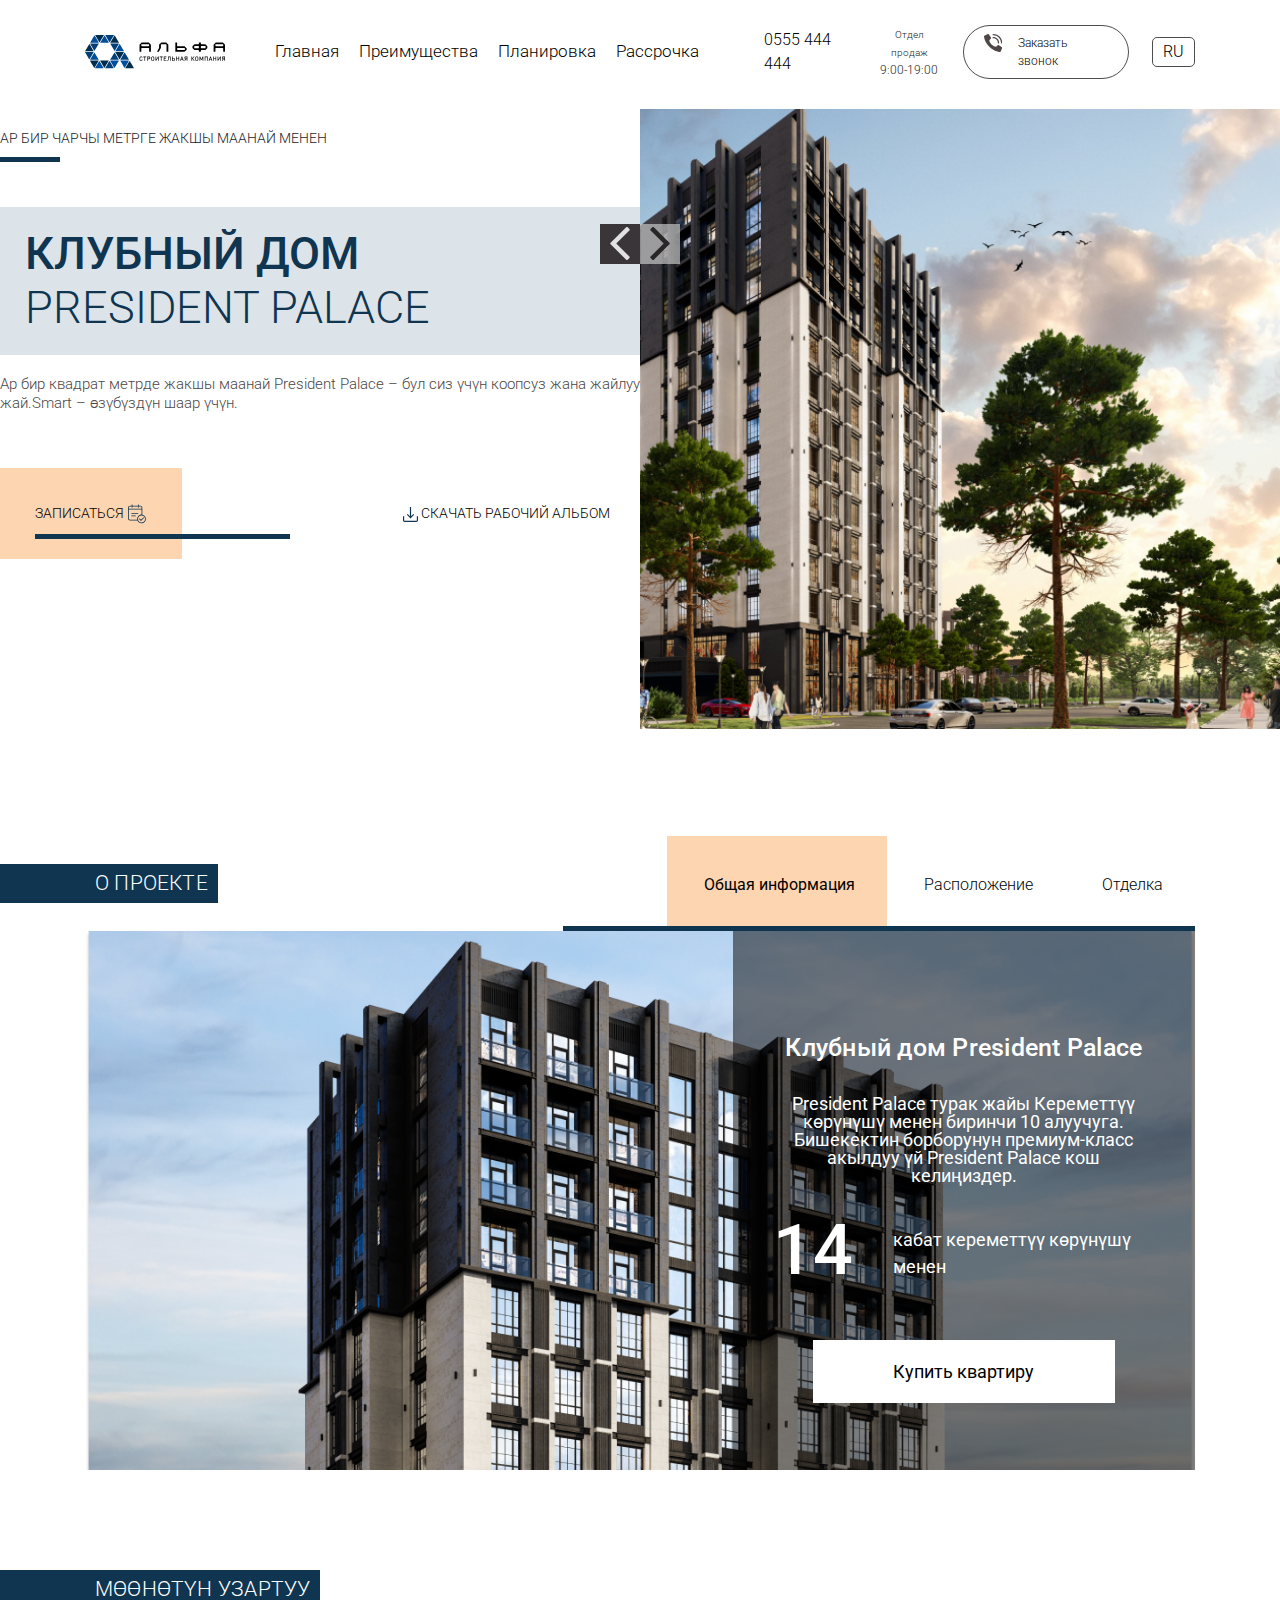
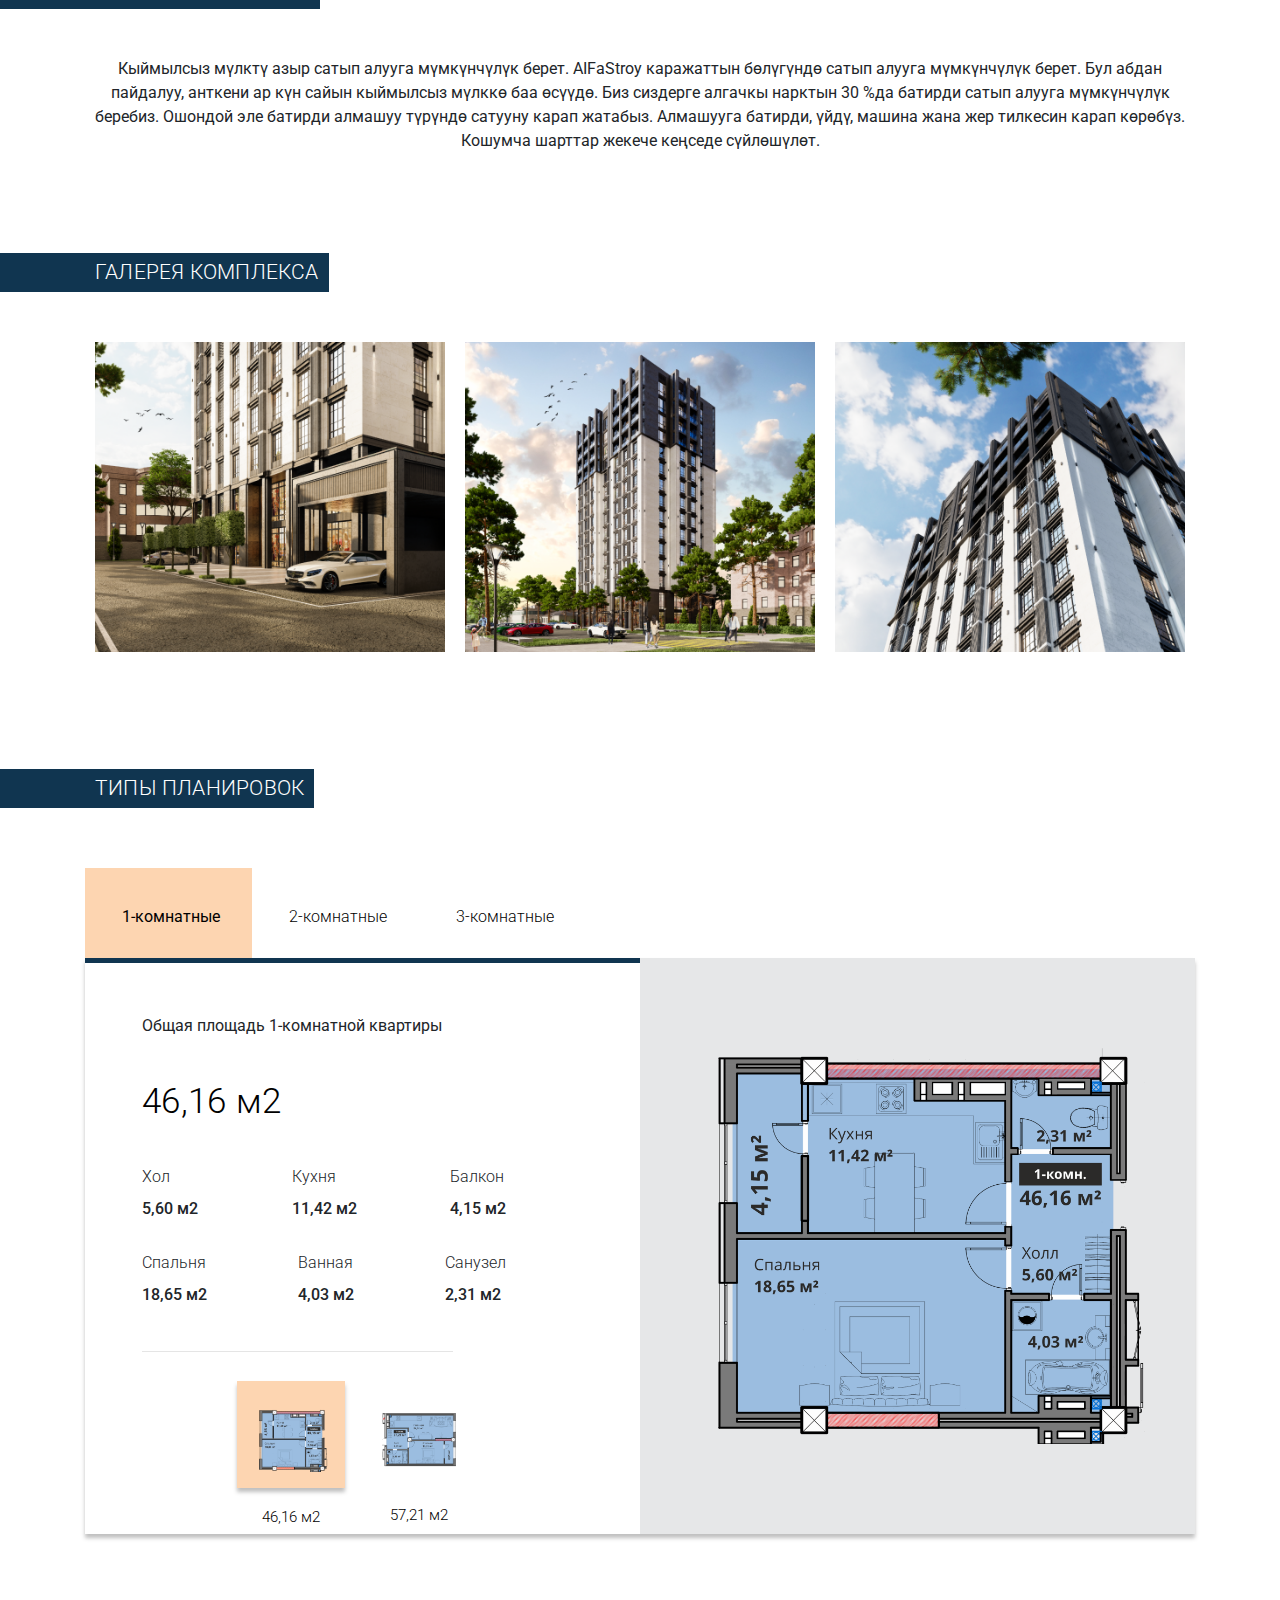
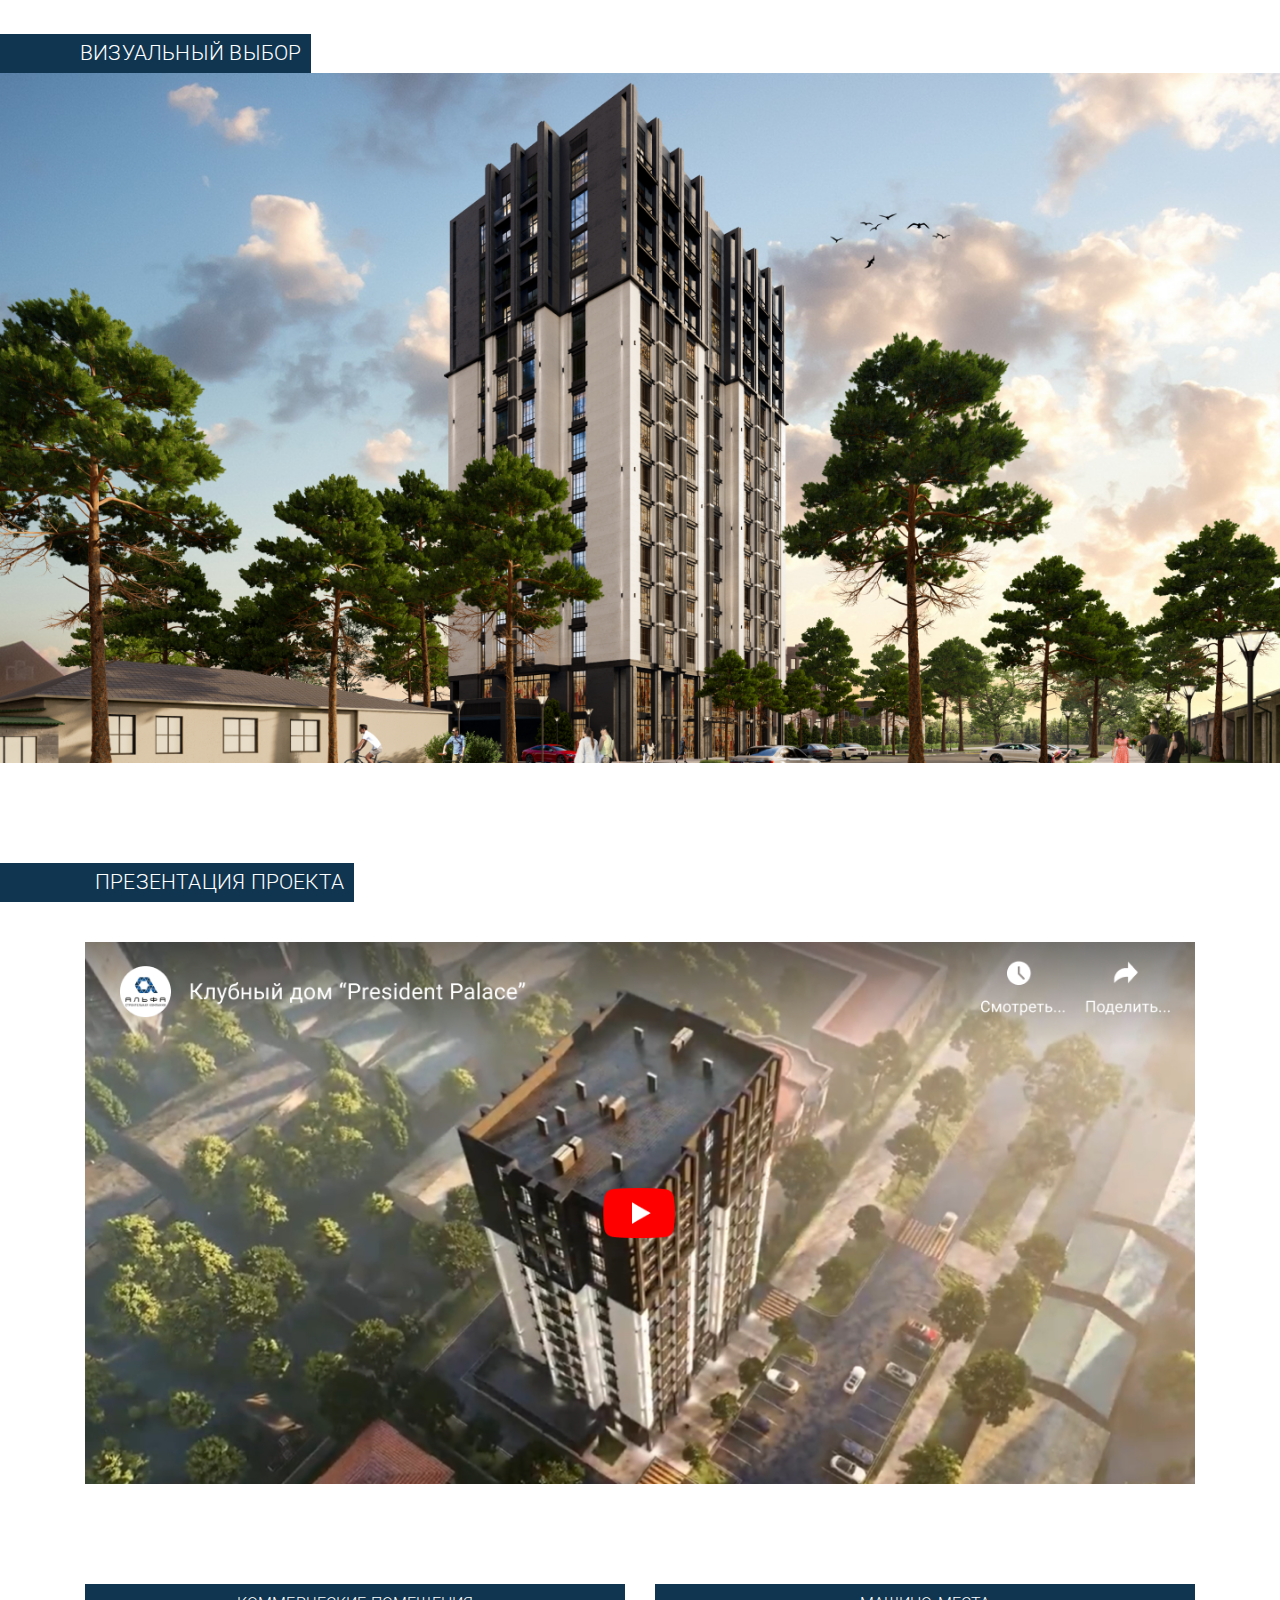
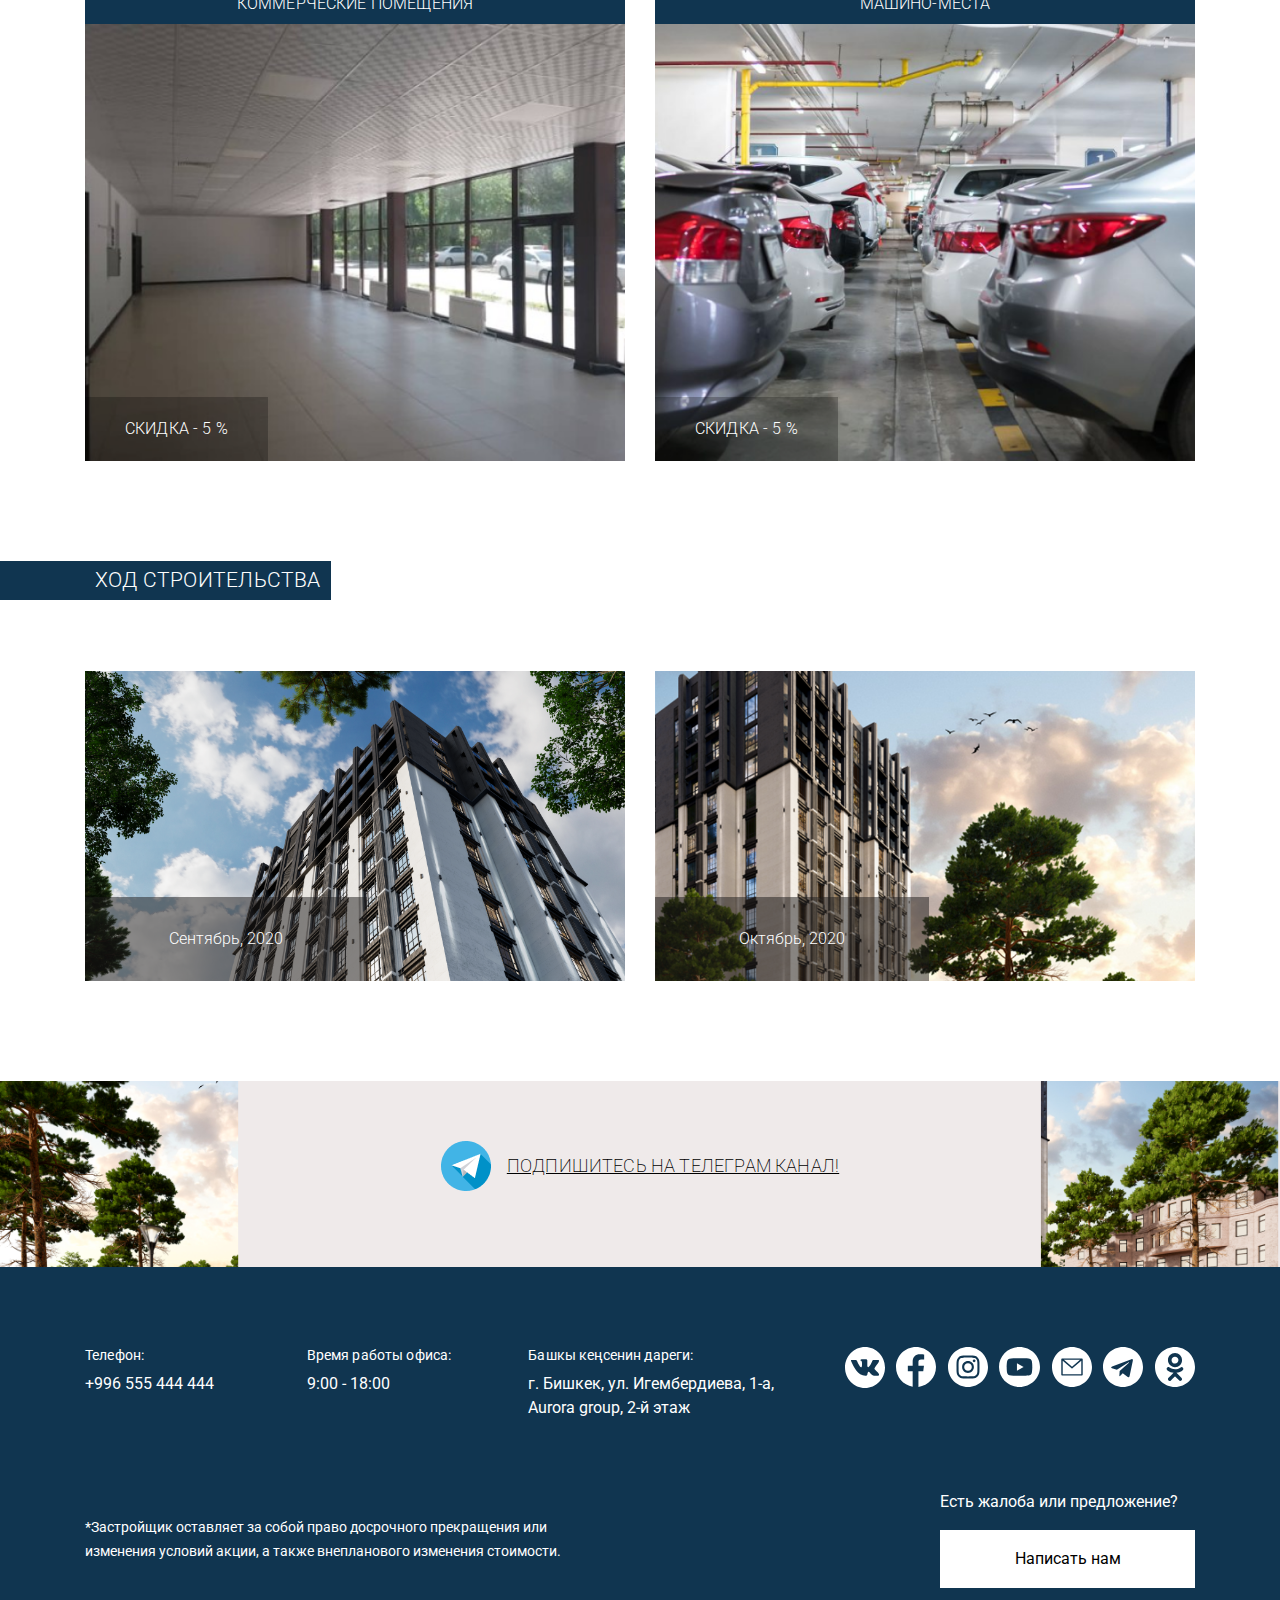
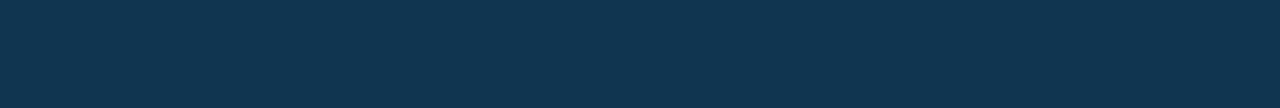
==== index_kg.html @ 578c80fb "continie edit sait" ====
<!DOCTYPE html>
<html lang="en">

<head>
    <meta charset="UTF-8">
    <meta name="viewport" content="width=device-width, initial-scale=1.0">
    <title>Клубный дом «President Palace»</title>

    <link rel="stylesheet" href="css/bootstrap.css">
    <link rel="stylesheet" href="css/normalize.css">
    <link rel="stylesheet" href="css/custom.css">
    <link rel="stylesheet" href="css/slick.css">
    <link rel="stylesheet" href="css/slick-theme.css">
    <link rel="stylesheet" href="css/magnific-popup.css">
    <link rel="stylesheet" href="css/responsive.css">
    <link rel="stylesheet" href="css/jquery.qtip.css" />
    <link href="https://fonts.googleapis.com/css2?family=Roboto:ital,wght@0,100;0,300;0,400;0,500;0,700;0,900;1,100;1,300;1,400;1,500;1,700;1,900&display=swap" rel="stylesheet">

</head>

<body id="header">
    <!-- header -->
    <header class="header">
        <div class="container">
            <div class="row justify-content-between align-items-center">
                <div class="col-lg-2 col-6">
                    <a href="https://alfa-stroy.kg/">
                        <img src="img/logo.svg" alt="Логотип">
                    </a>
                </div>
                <div class="col-lg-10 col-6 d-flex justify-content-end align-items-center">
                    <!-- mobile menu -->
                    <div class="header_burger">
                        <span></span>
                    </div>
                    <!-- mobile menu -->
                    <ul class="d-flex header__menu">
                        <li><a href="#header">Главная                     </a></li>
                        <li><a href="#about">Преимущества</a></li>
                        <li><a href="#layout">Планировка</a></li>
                        <li><a href="#installment">Рассрочка</a></li>
                    </ul>
                    <div class="header__time">
                        <a href="tel:0555444444"> 0555 444 444 </a>
                        <div class="header__time--hour"><span>Отдел продаж</span> <br/> 9:00-19:00 </div>
                    </div>
                    <div class="header__callback">
                        <a href="#" class="b24-web-form-popup-btn-15"> Заказать звонок</a>

                        <!-- <a href="#" data-toggle="modal" data-target="#exampleModalCenter"> Заказать звонок</a> -->
                    </div>
                    <a href="#" onclick="document.location='index.html'" class="header__language">
                        RU
                    </a>
                </div>
            </div>
        </div>
    </header>
    <!-- header -->

    <!-- Modal -->
    <div class="modal fade" id="exampleModalCenter" tabindex="-1" role="dialog" aria-labelledby="exampleModalCenterTitle" aria-hidden="true">
        <div class="modal-dialog modal-dialog-centered" role="document">
            <div class="modal-content">
                <div class="modal-header">
                    <h5 class="modal-title" id="exampleModalLongTitle">Обратная связь </h5>
                    <button type="button" class="close" data-dismiss="modal" aria-label="Close">
            <span aria-hidden="true">&times;</span>
          </button>
                </div>
                <div class="modal-body">
                    <form action="#">
                        <div class="d-flex justify-content-center">
                            <input type="text" class="callback__form--input" placeholder="Ваше имя" required>
                            <input type="text" id="phone" class="callback__form--input" placeholder="+996(999)999-999" required>
                        </div>
                        <input type="submit" class="callback__form--btn" value="Отправить">
                    </form>
                </div>
            </div>
        </div>
    </div>
    <!-- slider -->
    <section class="slider">

        <div class="row no-gutters">
            <div class="col-lg-6">
                <div class=" slider__quote">
                    <h6>Ар бир чарчы метрге жакшы маанай менен</h6>


                </div>
                <div class="slide__title">
                    <h1 class="slide__title--bold">Клубный дом </h1>
                    <h1 class="slide__title--regular"> President Palace</h1>
                </div>
                <div class="slide__desc">
                    <p> Ар бир квадрат метрде жакшы маанай President Palace – бул сиз үчүн коопсуз жана жайлуу жай.Smart – өзүбүздүн шаар үчүн.
                    </p>
                </div>
                <div class="slide__button d-flex justify-content-between align-items-center">
                    <a href="#" class="slide__button--signup b24-web-form-popup-btn-15">Записаться <img src="img/sign_icon.svg" alt=""></a>
                    <a href="img/work_albom.pdf" class="slide__button--download" target="_blank"><img src="img/download_icon.svg" alt=""> скачать рабочий альбом </a>
                </div>
            </div>
            <div class="col-lg-6">
                <div class="ban__sl">
                    <div>
                        <img src="img/slider_bg.png " alt=" " class="w-100 ">
                    </div>
                    <div>
                        <img src="img/slider_bg.png " alt=" " class="w-100 ">
                    </div>
                </div>
            </div>
        </div>

    </section>

    <!-- slider -->

    <!-- about -->
    <section class="about" id="about">
        <div class="container">
            <div class="about__mob d-flex justify-content-between align-items-baseline">
                <div class="all__heading">
                    О проекте
                </div>
                <div class="col-lg-7 pr-0">
                    <ul class="nav  tabs-nav" id="pills-tab" role="tablist">
                        <li class="tabs-nav__item">
                            <a class="nav-link active" id="pills-home-tab" data-toggle="pill" href="#pills-home" role="tab" aria-controls="pills-home" aria-selected="true">Общая информация</a>
                        </li>
                        <li class="tabs-nav__item">
                            <a class="nav-link" id="pills-profile-tab" data-toggle="pill" href="#pills-profile" role="tab" aria-controls="pills-profile" aria-selected="false">Расположение</a>
                        </li>
                        <li class="tabs-nav__item">
                            <a class="nav-link" id="pills-contact-tab" data-toggle="pill" href="#pills-contact" role="tab" aria-controls="pills-contact" aria-selected="false">Отделка</a>
                        </li>
                    </ul>
                </div>
            </div>
            <div class="tab-content" id="pills-tabContent">
                <div class="tab-pane fade show active" id="pills-home" role="tabpanel" aria-labelledby="pills-home-tab">
                    <div class="tabs__content--info">
                        <div class="offset-lg-7 col-lg-5 tabs__content--infobg">
                            <h1>Клубный дом President Palace</h1>
                            <div class="tabs__content--desc">
                                President Palace турак жайы Кереметтүү көрүнүшү менен биринчи 10 алуучуга. Бишекектин борборунун премиум-класс акылдуу үй President Palace кош келиңиздер.

                            </div>
                            <div class="d-flex align-items-end tabs__content--quantity justify-content-between">
                                <div class="tabs__content--number">14</div>
                                <p class="mb-0">кабат кереметтүү көрүнүшү менен </p>
                            </div>
                            <!-- <div class="d-flex align-items-end tabs__content--quantity justify-content-between">
                                <div class="tabs__content--number">2</div>
                                <p class="mb-0 mr-2">этажа бизнес-пространства</p>
                            </div> -->
                            <div class="tabs__content--btn">
                                <a href="#about" class="b24-web-form-popup-btn-15">Купить квартиру</a>
                            </div>
                        </div>
                    </div>
                </div>
                <div class="tab-pane fade" id="pills-profile" role="tabpanel" aria-labelledby="pills-profile-tab">
                    <h1 class="mt-5">Нет данных </h1>
                </div>
                <div class="tab-pane fade" id="pills-contact" role="tabpanel" aria-labelledby="pills-contact-tab">
                    <h1 class="mt-5">Нет данных </h1>
                </div>
            </div>
        </div>
    </section>

    <!-- about -->


    <!-- about -->
    <section class="installment" id="installment">
        <div class="container">
            <div class="about__mob d-flex justify-content-between align-items-baseline">
                <div class="all__heading">
                    Мөөнөтүн узартуу
                </div>
            </div>
            <p class="mt-5 text-center">
                Кыймылсыз мүлктү азыр сатып алууга мүмкүнчүлүк берет. AIFaStroy каражаттын бөлүгүндө сатып алууга мүмкүнчүлүк берет. Бул абдан пайдалуу, анткени ар күн сайын кыймылсыз мүлккө баа өсүүдө. Биз сиздерге алгачкы нарктын 30 %да батирди сатып алууга мүмкүнчүлүк
                беребиз. Ошондой эле батирди алмашуу түрүндө сатууну карап жатабыз. Алмашууга батирди, үйдү, машина жана жер тилкесин карап көрөбүз. Кошумча шарттар жекече кеңседе сүйлөшүлөт.
            </p>
        </div>
    </section>

    <!-- about -->

    <!-- gallery -->
    <section class="gallery">
        <div class="container">
            <div class="all__heading">
                галерея комплекса
            </div>
            <div class="gallery__sl popup-gallery">
                <div class="gallery__block ">
                    <a href="img/gal1.png" class="popup-link popup">
                        <img src="img/gal1.png" alt="1">
                    </a>
                </div>
                <div class="gallery__block">
                    <a href="img/gal2.png" class="popup-link popup">
                        <img src="img/gal2.png" alt="2">
                    </a>

                </div>
                <div class="gallery__block">
                    <a href="img/gal3.png" class="popup-link popup">
                        <img src="img/gal3.png" alt="3">
                    </a>
                </div>
            </div>
        </div>
    </section>

    <!-- gallery -->

    <!-- layout -->
    <section class="layout" id="layout">
        <div class="container">
            <div class="all__heading">
                типы планировок
            </div>
            <ul class="nav layout-nav" id="pills-tab" role="tablist">
                <li class="tabs-nav__item">
                    <a class="nav-link active" id="pills-home-tab" data-toggle="pill" href="#room1" role="tab" aria-controls="pills-home" aria-selected="true">1-комнатные</a>
                </li>
                <li class="tabs-nav__item">
                    <a class="nav-link" id="pills-profile-tab" data-toggle="pill" href="#room2" role="tab" aria-controls="pills-profile" aria-selected="false">2-комнатные</a>
                </li>
                <li class="tabs-nav__item">
                    <a class="nav-link" id="pills-contact-tab" data-toggle="pill" href="#room3" role="tab" aria-controls="pills-contact" aria-selected="false">3-комнатные</a>
                </li>
            </ul>
            <div class="tab-content" id="pills-tabContent">
                <div class="tab-pane fade show active layout__room--flat" id="room1" role="tabpanel" aria-labelledby="pills-home-tab">

                    <div class="tab-content">
                        <div id="room_1_2" class="tab-pane in active">
                            <div class="row no-gutters layout__room">
                                <div class="col-lg-6">
                                    <div class="layout__room--desc">
                                        Общая площадь 1-комнатной квартиры
                                        <div class="layout__room--number">
                                            46,16 м2
                                        </div>
                                        <ul class="layout__room--square d-flex justify-content-between">
                                            <li>
                                                <p>Хол</p> <span> 5,60 м2</span>
                                            </li>
                                            <li>
                                                <p>Кухня</p> <span> 11,42 м2</span>
                                            </li>
                                            <li>
                                                <p>Балкон</p> <span> 4,15 м2</span> </li>

                                        </ul>
                                        <ul class="layout__room--square d-flex justify-content-between">
                                            <li>
                                                <p>Спальня</p> <span>18,65 м2</span>
                                            </li>
                                            <li>
                                                <p>Ванная</p> <span>4,03 м2</span>
                                            </li>
                                            <li>
                                                <p>Санузел</p> <span>2,31 м2</span>
                                            </li>
                                        </ul>
                                        <hr>
                                    </div>
                                </div>
                                <div class="col-lg-6">
                                    <div class="d-flex align-items-center layout__room--img">
                                        <a href="img/layout_1_2.png" class="image-popup-vertical-fit">
                                            <img src="img/layout_1_2.png" alt="" class="w-100">
                                        </a>
                                    </div>
                                </div>
                            </div>
                        </div>
                        <div id="room_1_1" class="tab-pane fade">
                            <div class="row no-gutters layout__room">
                                <div class="col-lg-6">
                                    <div class="layout__room--desc">
                                        Общая площадь 1-комнатной квартиры
                                        <div class="layout__room--number">
                                            57,21 м2
                                        </div>
                                        <ul class="layout__room--square d-flex justify-content-between">
                                            <li>
                                                <p>Хол</p> <span> 8,29 м2</span>
                                            </li>
                                            <li>
                                                <p>Балкон</p> <span> 3,81 м2</span> </li>
                                            <li>
                                                <p>Гостиная</p> <span> 24,58 м2</span>
                                            </li>
                                        </ul>
                                        <ul class="layout__room--square d-flex justify-content-between">
                                            <li>
                                                <p>Спальня</p> <span>15,35 м2</span>
                                            </li>
                                            <li>
                                                <p>Ванная</p> <span>5,18 м2</span>
                                            </li>
                                        </ul>
                                        <hr>
                                    </div>
                                </div>
                                <div class="col-lg-6">
                                    <div class="d-flex align-items-center layout__room--img">
                                        <a href="img/layout_1_1.png" class="image-popup-vertical-fit">
                                            <img src="img/layout_1_1.png" alt="" class="w-100">
                                        </a>
                                    </div>
                                </div>
                            </div>
                        </div>

                    </div>

                    <ul class="nav mini-tabs col-lg-6">

                        <li>
                            <a data-toggle="tab" href="#room_1_2" class="active">
                                <img src="img/layout_1_2.png" alt="" class="w-100">
                                <h6>46,16 м2</h6>
                            </a>
                        </li>
                        <li>
                            <a data-toggle="tab" href="#room_1_1">
                                <img src="img/layout_1_1.png" alt="" class="w-100">
                                <h6>57,21 м2</h6>
                            </a>
                        </li>
                    </ul>
                </div>
                <div class="tab-pane fade layout__room--flat" id="room2" role="tabpanel" aria-labelledby="pills-profile-tab">
                    <div class="tab-content">
                        <div id="room_2_1" class="tab-pane in active">
                            <div class="row no-gutters layout__room">
                                <div class="col-lg-6">
                                    <div class="layout__room--desc">
                                        Общая площадь 2-комнатной квартиры
                                        <div class="layout__room--number">
                                            73,17 м2
                                        </div>
                                        <ul class="layout__room--square d-flex justify-content-between">
                                            <li>
                                                <p>Хол</p> <span> 10,16 м2</span>
                                            </li>
                                            <li>
                                                <p>Кухня</p> <span> 15,61 м2</span>
                                            </li>
                                            <li>
                                                <p>Балкон</p> <span> 4,58 м2</span> </li>
                                            <li>
                                                <p>Гостиная</p> <span> 20,65 м2</span>
                                            </li>
                                        </ul>
                                        <ul class="layout__room--square d-flex justify-content-between">
                                            <li>
                                                <p>Спальня</p> <span>15,82 м2</span>
                                            </li>
                                            <li>
                                                <p>Ванная</p> <span>4,15 м2</span>
                                            </li>
                                            <li>
                                                <p>Санузел</p> <span>2,20 м2</span>
                                            </li>
                                        </ul>
                                        <hr>
                                    </div>
                                </div>
                                <div class="col-lg-6">
                                    <div class="d-flex align-items-center layout__room--img">
                                        <a href="img/layout2_1.png" class="image-popup-vertical-fit">
                                            <img src="img/layout2_1.png" alt="" class="w-100">
                                        </a>
                                    </div>
                                </div>
                            </div>
                        </div>
                        <div id="room_2_2" class="tab-pane fade">
                            <div class="row no-gutters layout__room">
                                <div class="col-lg-6">
                                    <div class="layout__room--desc">
                                        Общая площадь 2-комнатной квартиры
                                        <div class="layout__room--number">
                                            73,30 м2
                                        </div>
                                        <ul class="layout__room--square d-flex justify-content-between">
                                            <li>
                                                <p>Хол</p> <span> 10,16 м2</span>
                                            </li>
                                            <li>
                                                <p>Кухня</p> <span> 15,61 м2</span>
                                            </li>
                                            <li>
                                                <p>Балкон</p> <span> 4,58 м2</span> </li>
                                            <li>
                                                <p>Гостиная</p> <span> 20,65 м2</span>
                                            </li>
                                        </ul>
                                        <ul class="layout__room--square d-flex justify-content-between">
                                            <li>
                                                <p>Спальня</p> <span>15,95 м2</span>
                                            </li>
                                            <li>
                                                <p>Ванная</p> <span>4,15 м2</span>
                                            </li>
                                            <li>
                                                <p>Санузел</p> <span>2,20 м2</span>
                                            </li>
                                        </ul>
                                        <hr>
                                    </div>
                                </div>
                                <div class="col-lg-6">
                                    <div class="d-flex align-items-center layout__room--img">
                                        <a href="img/layout2_2.png" class="image-popup-vertical-fit">
                                            <img src="img/layout2_2.png" alt="" class="w-100">
                                        </a>
                                    </div>
                                </div>
                            </div>
                        </div>
                    </div>

                    <ul class="nav mini-tabs col-lg-6">
                        <li>
                            <a data-toggle="tab" href="#room_2_1" class="active">
                                <img src="img/layout2_1.png" alt="" class="w-100">
                                <h6>73,17 м2</h6>
                            </a>
                        </li>
                        <li>
                            <a data-toggle="tab" href="#room_2_2">
                                <img src="img/layout2_2.png" alt="" class="w-100">
                                <h6>73,30 м2</h6>
                            </a>
                        </li>
                    </ul>
                </div>
                <div class="tab-pane fade layout__room--flat" id="room3" role="tabpanel" aria-labelledby="pills-contact-tab">
                    <div class="tab-content">
                        <div id="room_3_1" class="tab-pane in active">
                            <div class="row no-gutters layout__room">
                                <div class="col-lg-6">
                                    <div class="layout__room--desc">
                                        Общая площадь 2-комнатной квартиры
                                        <div class="layout__room--number">
                                            107,69 м2
                                        </div>
                                        <ul class="layout__room--square d-flex justify-content-between">
                                            <li>
                                                <p>Хол</p> <span> 10,16 м2</span>
                                            </li>
                                            <li>
                                                <p>Кухня</p> <span> 15,61 м2</span>
                                            </li>
                                            <li>
                                                <p>Балкон</p> <span> 5,60 м2</span> </li>
                                            <li>
                                                <p>Гостиная</p> <span> 20,65 м2</span>
                                            </li>
                                        </ul>
                                        <ul class="layout__room--square d-flex justify-content-between">
                                            <li>
                                                <p>Спальня</p> <span>15,87 м2</span>
                                            </li>
                                            <li>
                                                <p>Ванная</p> <span>4,15 м2</span>
                                            </li>
                                            <li>
                                                <p>Санузел</p> <span>2,20 м2</span>
                                            </li>
                                            <li>
                                                <p>Лоджия</p> <span>4,58 м2</span>
                                            </li>
                                        </ul>
                                        <hr>
                                    </div>
                                </div>
                                <div class="col-lg-6">
                                    <div class="d-flex align-items-center layout__room--img">
                                        <a href="img/layout3_2.png" class="image-popup-vertical-fit">
                                            <img src="img/layout3_2.png" alt="" class="w-100">
                                        </a>
                                    </div>
                                </div>
                            </div>
                        </div>
                        <div id="room_3_2" class="tab-pane fade">
                            <div class="row no-gutters layout__room">
                                <div class="col-lg-6">
                                    <div class="layout__room--desc">
                                        Общая площадь 2-комнатной квартиры
                                        <div class="layout__room--number">
                                            73,30 м2
                                        </div>
                                        <ul class="layout__room--square d-flex justify-content-between">
                                            <li>
                                                <p>Хол</p> <span> 10,16 м2</span>
                                            </li>
                                            <li>
                                                <p>Кухня</p> <span> 15,61 м2</span>
                                            </li>
                                            <li>
                                                <p>Балкон</p> <span> 5,60 м2</span> </li>
                                            <li>
                                                <p>Гостиная</p> <span> 20,65 м2</span>
                                            </li>
                                        </ul>
                                        <ul class="layout__room--square d-flex justify-content-between">
                                            <li>
                                                <p>Спальня</p> <span>15,87 м2</span>
                                            </li>
                                            <li>
                                                <p>Ванная</p> <span>4,15 м2</span>
                                            </li>
                                            <li>
                                                <p>Санузел</p> <span>2,20 м2</span>
                                            </li>
                                            <li>
                                                <p>Лоджия</p> <span>4,58 м2</span>
                                            </li>
                                        </ul>
                                        <hr>
                                    </div>
                                </div>
                                <div class="col-lg-6">
                                    <div class="d-flex align-items-center layout__room--img">
                                        <a href="img/layout3_1.png" class="image-popup-vertical-fit">
                                            <img src="img/layout3_1.png" alt="" class="w-100">
                                        </a>
                                    </div>
                                </div>
                            </div>
                        </div>
                    </div>

                    <ul class="nav mini-tabs col-lg-6">
                        <li>
                            <a data-toggle="tab" href="#room_3_1" class="active">
                                <img src="img/layout3_1.png" alt="" class="w-100">
                                <h6>107,69 м2</h6>
                            </a>
                        </li>
                        <li>
                            <a data-toggle="tab" href="#room_3_2">
                                <img src="img/layout3_2.png" alt="" class="w-100">
                                <h6>107,69 м2</h6>
                            </a>
                        </li>
                    </ul>
                </div>
            </div>
    </section>
    <!-- layout -->

    <!-- visual -->
    <section id="plan-block" class="plan-block layout pt-0">
        <div class="container">
            <article class="plan-title">
                <div class="row justify-content-between">
                    <div class="all__heading">
                        визуальный выбор
                    </div>

                    <div class="col-lg-3">
                        <p class="pl-title"> <a href="#" class="back-bt">Назад</a></p>
                    </div>

            </article>
            </div>
        </div>

        <!--Корпуса -->
        <article id="plan-main" class="plan"><img src="img/plan/plan_main.png" id="plan-main" alt="" usemap="#plan_map" /><map name="plan_map">
        <area shape="poly" id="3_11float" data-title="3 этаж" data-plan="" coords="503, 676, 504, 634, 710, 615, 878, 655, 877, 687, 710, 660"/>
        <area shape="poly" id="3_11float" data-title="4 этаж" data-plan="" coords="504, 633, 504, 594, 709, 570, 879, 622, 877, 653, 710, 614"/>
        <area shape="poly" id="3_11float" data-title="5 этаж" data-plan="" coords="504, 592, 503, 554, 712, 526, 878, 586, 878, 622, 709, 569"/>
        <area shape="poly" id="3_11float" data-title="6 этаж" data-plan="" coords="505, 553, 504, 513, 710, 479, 878, 552, 877, 585, 710, 525"/>
        <area shape="poly" id="3_11float" data-title="7 этаж" data-plan="" coords="504, 512, 503, 467, 709, 433, 879, 519, 878, 551, 709, 478"/>
        <area shape="poly" id="3_11float" data-title="8 этаж" data-plan="" coords="502, 467, 502, 424, 709, 385, 881, 486, 879, 519, 708, 431"/>   
        <area shape="poly" id="3_11float" data-title="9 этаж" data-plan="" coords="501, 423, 502, 384, 710, 336, 884, 456, 882, 485, 709, 384"/>   
        <area shape="poly" id="3_11float" data-title="10 этаж" data-plan="" coords="502, 380, 503, 350, 709, 291, 882, 424, 885, 453, 710, 335"/>   
        <area shape="poly" id="3_11float" data-title="11 этаж" data-plan="" coords="502, 350, 504, 309, 610, 263, 629, 271, 706, 235, 885, 394, 884, 422, 710, 290"/>   
        <area shape="poly" id="12_13float" data-title="12 этаж" data-plan="" coords="505, 307, 506, 272, 605, 225, 629, 234, 698, 190, 880, 356, 880, 386, 708, 236, 630, 271, 609, 261"/>  
        <area shape="poly" id="12_13float" data-title="13 этаж" data-plan="" coords="504, 271, 509, 227, 608, 182, 632, 188, 703, 150, 882, 321, 880, 354, 699, 190, 630, 235, 603, 226"/>  
        <area shape="poly" id="14float" data-title="14 этаж" data-plan="" coords="508, 226, 509, 187, 605, 135, 630, 144, 702, 101, 880, 289, 880, 320, 702, 151, 633, 187, 608, 182"/>  
        <area shape="poly" id="15float" data-title="15 этаж" data-plan="" coords="507, 185, 505, 166, 545, 135, 545, 103, 610, 57, 628, 69, 711, 11, 794, 125, 792, 153, 814, 180, 830, 173, 882, 241, 880, 286, 700, 101, 629, 144, 604, 133"/>  
    </map>

        </article>




        <!--3-11 этаж -->


        <article id="plan-3" style="display: none;" data-back="#plan-main" class="plan ">
            <img src="img/plan/blog_1/stage_1.jpg" id="plan-image-d21" alt="" usemap="#plan_map-d21" />
            <map name="plan_map-d21">
       <area shape="poly" data-title="1-ком.кв(54,84м2 улучшенная планировка)" href="img/plan/blog_1/apartments/54,84.jpg" coords="723, 405, 722, 361, 797, 360, 800, 331, 963, 336, 966, 90, 446, 88, 447, 148, 446, 408" class="cplan html5lightbox"/>
        <area shape="poly" data-title="1-ком.кв(41,92м2)" href="img/plan/blog_1/apartments/41,92.jpg" coords="1122, 87, 1472, 88, 1472, 151, 1478, 153, 1475, 414, 1199, 409, 1200, 363, 1124, 364" class="cplan html5lightbox"/>
        <area shape="poly" data-title="1-ком.кв(43,64м2)" href="img/plan/blog_1/apartments/43,64.jpg" coords="446, 406, 447, 663, 452, 666, 452, 735, 792, 735, 794, 406" class="cplan html5lightbox"/>
        <area shape="poly" data-title="1-ком.кв(44,02м2)" href="img/plan/blog_1/apartments/44,02.jpg" coords="794, 405, 1133, 408, 1131, 736, 792, 736" class="cplan html5lightbox"/>
        <area shape="poly" data-title="1-ком.кв(43,64м2)" href="img/plan/blog_1/apartments/43,64.jpg" coords="1133, 409, 1476, 411, 1473, 736, 1133, 736" class="cplan html5lightbox"/>
        </map>
        </article>
        <!--3-11 этаж -->

        <!--12-13 этаж-->


        <article id="plan-12" style="display: none;" data-back="#plan-main" class="plan">
            <img src="img/plan/blog_1/stage_2.jpg" id="plan-image-12" alt="" usemap="#plan_map-12n" />
            <map name="plan_map-12n">
                   <area shape="poly" data-title="1-ком.кв(54,84м2 улучшенная планировка)" href="img/plan/blog_1/apartments/54,84.jpg" coords="723, 405, 722, 361, 797, 360, 800, 331, 963, 336, 966, 90, 446, 88, 447, 148, 446, 408" class="cplan html5lightbox"/>
                    <area shape="poly" data-title="1-ком.кв(41,92м2)" href="img/plan/blog_1/apartments/41,92.jpg" coords="1122, 87, 1472, 88, 1472, 151, 1478, 153, 1475, 414, 1199, 409, 1200, 363, 1124, 364" class="cplan html5lightbox"/>
                    <area shape="poly" data-title="1-ком.кв(43,64м2)" href="img/plan/blog_1/apartments/43,64.jpg" coords="446, 406, 447, 663, 452, 666, 452, 735, 792, 735, 794, 406" class="cplan html5lightbox"/>
                    <area shape="poly" data-title="1-ком.кв(44,02м2)" href="img/plan/blog_1/apartments/44,02.jpg" coords="794, 405, 1133, 408, 1131, 736, 792, 736" class="cplan html5lightbox"/>
                    <area shape="poly" data-title="1-ком.кв(43,64м2)" href="img/plan/blog_1/apartments/43,64.jpg" coords="1133, 409, 1476, 411, 1473, 736, 1133, 736" class="cplan html5lightbox"/>
                    </map>
        </article>
        <!--12-13 этаж-->


        <!--14 этаж-->


        <article id="plan-14" style="display: none;" data-back="#plan-5" class="plan">
            <img src="img/plan/blog_2/stage_2.jpg" id="plan-image-8" alt="" usemap="#plan_map-52" />
            <map name="plan_map-52">
                    <area shape="poly" data-title="3-ком.кв(80,53м2 улучшенная планировка)" href="img/plan/blog_2/apartments/80,53.jpg" coords="3, 541, 4, 238, 251, 239, 248, 355, 204, 355, 203, 391, 88, 393, 88, 542" class="cplan html5lightbox"/>
                    <area shape="poly" data-title="1-ком.кв(44,02м2)" href="img/plan/blog_2/apartments/44,02.jpg" coords="88, 541, 248, 540, 246, 388, 88, 391" class="cplan html5lightbox"/>
                    <area shape="poly" data-title="1-ком.кв(44,02м2)" href="img/plan/blog_2/apartments/44,02.jpg" coords="245, 387, 406, 389, 403, 540, 245, 542" class="cplan html5lightbox"/>
                    <area shape="poly" data-title="2-ком.кв(66,00м2)" href="img/plan/blog_2/apartments/66,00.jpg" coords="325, 387, 324, 237, 485, 240, 481, 540, 403, 539, 404, 388" class="cplan html5lightbox"/>
                    <area shape="poly" data-title="3-ком.кв(81,29м2 улучшенная планировка)" href="img/plan/blog_2/apartments/81,29.jpg" coords="480, 540, 485, 239, 725, 240, 722, 352, 679, 351, 678, 390, 561, 391, 562, 542" class="cplan html5lightbox"/>
                    <area shape="poly" data-title="1-ком.кв(44,02м2)" href="img/plan/blog_2/apartments/44,02.jpg" coords="563, 540, 722, 542, 722, 389, 560, 390" class="cplan html5lightbox"/>
                    <area shape="poly" data-title="1-ком.кв(44,02м2)" href="img/plan/blog_2/apartments/44,02.jpg" coords="724, 541, 881, 540, 881, 540, 881, 540, 880, 391, 879, 390, 722, 390" class="cplan html5lightbox"/>
                      <area shape="poly" data-title="2-ком.кв(65,27м2)" href="img/plan/blog_2/apartments/65,27.jpg" coords="800, 391, 799, 238, 965, 239, 961, 541, 880, 541, 880, 387" class="cplan html5lightbox"/>
                    <area shape="poly" data-title="3-ком.кв(80,53м2 улучшенная планировка)" href="img/plan/blog_2/apartments/80,53.jpg" coords="965, 239, 961, 540, 1044, 541, 1044, 391, 1158, 391, 1158, 352, 1203, 353, 1204, 239" class="cplan html5lightbox"/>
                    <area shape="poly" data-title="1-ком.кв(44,02м2)" href="img/plan/blog_2/apartments/44,02.jpg" coords="1044, 541, 1204, 542, 1203, 390, 1044, 391" class="cplan html5lightbox"/>
                    <area shape="poly" data-title="1-ком.кв(44,02м2)" href="img/plan/blog_2/apartments/44,02.jpg" coords="1210, 540, 1362, 541, 1362, 389, 1203, 389, 1202, 540" class="cplan html5lightbox"/>
                    <area shape="poly" data-title="2-ком.кв(66,00м2)" href="img/plan/blog_2/apartments/66,00.jpg" coords="1439, 540, 1440, 238, 1279, 239, 1280, 389, 1361, 389, 1360, 540" class="cplan html5lightbox"/>
                    <area shape="poly" data-title="3-ком.кв(81,29м2 улучшенная планировка)" href="img/plan/blog_2/apartments/81,29.jpg" coords="1439, 541, 1519, 540, 1518, 391, 1635, 391, 1636, 355, 1676, 353, 1679, 237, 1440, 237" class="cplan html5lightbox"/>
                    <area shape="poly" data-title="1-ком.кв(44,02м2)" href="img/plan/blog_2/apartments/44,02.jpg" coords="1677, 540, 1676, 390, 1519, 391, 1519, 542" class="cplan html5lightbox"/>
                    <area shape="poly" data-title="1-ком.кв(44,02м2)" href="img/plan/blog_2/apartments/44,02.jpg" coords="1677, 539, 1835, 541, 1836, 390, 1675, 390" class="cplan html5lightbox"/>
                    <area shape="poly" data-title="2-ком.кв(65,27м2)" href="img/plan/blog_2/apartments/65,27.jpg" coords="1835, 540, 1916, 541, 1917, 237, 1752, 239, 1754, 390, 1837, 391" class="cplan html5lightbox"/>
            
            
                            </map>
        </article>
        <!--14 этаж-->

    </section>
    <!-- visual -->

    <!-- project -->
    <section class="project">
        <div class="container">
            <div class="all__heading">
                презентация проекта
            </div>
            <div class="row">
                <div class="col-lg-12">
                    <a class="popup-youtube" href="http://www.youtube.com/watch?v=436ACnTlixQ">
                        <img src="img/project.png" alt="" class="w-100">
                    </a>
                </div>
                <div class="col-lg-6 project__block">
                    <h3 class="mb-0">коммерческие помещения</h3>
                    <div class="project__block--img">
                        <img src="img/project_1.png" alt="" class="w-100 mt-0">
                        <div class="project__block--sale">
                            скидка - 5 %
                        </div>
                    </div>

                </div>
                <div class="col-lg-6 project__block">
                    <h3 class="mb-0">машино-места</h3>
                    <div class="project__block--img">
                        <img src="img/project_2.png" alt="" class="w-100 mt-0">
                        <div class="project__block--sale">
                            скидка - 5 %
                        </div>
                    </div>
                </div>
            </div>
        </div>
    </section>

    <!-- project -->


    <!-- build -->
    <section class="build" id="build">
        <div class="container">
            <div class="all__heading">
                ход строительства
            </div>
            <div class="row build__block">
                <div class="col-lg-6">
                    <div class="build__block--img">
                        <img src="img/hod_stroy.png" alt="" class="w-100">
                        <div class="build__block--date">
                            Сентябрь, 2020
                        </div>
                    </div>
                </div>
                <div class="col-lg-6">
                    <div class="build__block--img">
                        <img src="img/hod_stroy_2.png" alt="" class="w-100">
                        <div class="build__block--date">
                            Октябрь, 2020
                        </div>
                    </div>
                </div>
            </div>
        </div>
    </section>

    <!-- build -->

    <!-- callback -->
    <section class="callback">
        <div class="container">
            <div class="row justify-content-center">
                <div class="col-lg-7">
                    <div class="callback__teleg">
                        <a href="https://t.me/alfastroykg" class="d-flex align-items-center justify-content-center" target="_blank">
                            <img src="img/tele_kanal.png" alt="">
                            <p>Подпишитесь на телеграм канал!</p>
                        </a>
                    </div>
                    <div class="callback__form  justify-content-center mt-3">
                        <script id="bx24_form_inline" data-skip-moving="true">
                            (function(w, d, u, b) {
                                w['Bitrix24FormObject'] = b;
                                w[b] = w[b] || function() {
                                    arguments[0].ref = u;
                                    (w[b].forms = w[b].forms || []).push(arguments[0])
                                };
                                if (w[b]['forms']) return;
                                var s = d.createElement('script');
                                s.async = 1;
                                s.src = u + '?' + (1 * new Date());
                                var h = d.getElementsByTagName('script')[0];
                                h.parentNode.insertBefore(s, h);
                            })(window, document, 'https://sk-alfa.bitrix24.ru/bitrix/js/crm/form_loader.js', 'b24form');

                            b24form({
                                "id": "15",
                                "lang": "ru",
                                "sec": "hnnx6q",
                                "type": "inline"
                            });
                        </script>

                        <!-- <form action="#">
                            <div class="d-flex justify-content-center">
                                <input type="text" class="callback__form--input" placeholder="Ваше имя" required>
                                <input type="text" id="phone_1" class="callback__form--input" placeholder="+996(999)999-999" required>
                            </div>
                            <input type="submit" class="callback__form--btn" value="Отправить">
                        </form> -->
                    </div>
                </div>
            </div>
        </div>
    </section>

    <!-- callback -->

    <!-- footer -->
    <footer>
        <div class="container">
            <div class="row justify-content-between">
                <div class="col-lg-2">
                    <h6>Телефон:</h6>
                    <p>+996 555 444 444</p>
                </div>
                <div class="col-lg-2">
                    <h6>Время работы офиса:</h6>
                    <p>9:00 - 18:00</p>
                </div>
                <div class="col-lg-3">
                    <h6>Башкы кеңсенин дареги:</h6>
                    <p>г. Бишкек, ул. Игембердиева, 1-а, Aurora group, 2-й этаж</p>
                </div>
                <div class="col-lg-4">
                    <ul class="footer__social d-flex justify-content-between">
                        <li>
                            <a href="#">
                                <img src="img/socail_vk.svg" alt="">
                            </a>
                        </li>
                        <li>
                            <a href="https://www.facebook.com/alfastroy.kg/">
                                <img src="img/socail_fb.svg" alt="">
                            </a>
                        </li>
                        <li>
                            <a href="https://www.instagram.com/alfastroy.kg/">
                                <img src="img/socail_insta.svg" alt="">
                            </a>
                        </li>
                        <li>
                            <a href="https://www.youtube.com/channel/UCPFdS1KLcIQOlWfw3WcA-Sg">
                                <img src="img/socail_you.svg" alt="">
                            </a>
                        </li>
                        <li>
                            <a href="#">
                                <img src="img/socail_mail.svg" alt="">
                            </a>
                        </li>
                        <li>
                            <a href="#">
                                <img src="img/socail_tele.svg" alt="">
                            </a>
                        </li>
                        <li>
                            <a href="https://ok.ru/profile/596167364133">
                                <img src="img/socail_ok.svg" alt="">
                            </a>
                        </li>
                    </ul>
                </div>
            </div>
            <div class="row footer__copyright justify-content-between align-items-center">
                <div class="col-lg-6">
                    <span>*Застройщик оставляет за собой право досрочного прекращения или <br/>изменения условий акции, а также внепланового изменения стоимости.</span>
                </div>
                <div class="col-lg-3">
                    <p>Есть жалоба или предложение?</p>
                    <input type="button" value="Написать нам" class="footer__btn b24-web-form-popup-btn-15">
                </div>
            </div>
        </div>
    </footer>

    <!-- footer -->


    <script type="text/javascript " src="https://ajax.googleapis.com/ajax/libs/jquery/1.10.1/jquery.min.js "></script>
    <script src="js/bootstrap.js"></script>
    <script src="js/jquery.magnific-popup.min.js"></script>
    <script src="js/slick.js"></script>
    <script src="js/jquery.maskedinput.min.js"></script>
    <script src="js/custom.js"></script>
    <script src="js/libs/jquery.rwdImageMaps.min.js"></script>
    <script src="js/libs/jquery.maphilight.min.js"></script>
    <script src="js/libs/jquery.qtip.js"></script>
    <script src="js/libs/plan.js"></script>
    <!-- WhatsHelp.io widget -->
    <script type="text/javascript">
        (function() {
            var options = {
                whatsapp: "+996 222 444 444", // WhatsApp number
                button_color: "#129BF4", // Color of button
                position: "left", // Position may be 'right' or 'left'
                order: "whatsapp,telegram", // Order of buttons
            };
            var proto = document.location.protocol,
                host = "whatshelp.io",
                url = proto + "//static." + host;
            var s = document.createElement('script');
            s.type = 'text/javascript';
            s.async = true;
            s.src = url + '/widget-send-button/js/init.js';
            s.onload = function() {
                WhWidgetSendButton.init(host, proto, options);
            };
            var x = document.getElementsByTagName('script')[0];
            x.parentNode.insertBefore(s, x);
        })();
    </script>
    <!-- /WhatsHelp.io widget -->
    <script id="bx24_form_button" data-skip-moving="true">
        (function(w, d, u, b) {
            w['Bitrix24FormObject'] = b;
            w[b] = w[b] || function() {
                arguments[0].ref = u;
                (w[b].forms = w[b].forms || []).push(arguments[0])
            };
            if (w[b]['forms']) return;
            var s = d.createElement('script');
            s.async = 1;
            s.src = u + '?' + (1 * new Date());
            var h = d.getElementsByTagName('script')[0];
            h.parentNode.insertBefore(s, h);
        })(window, document, 'https://sk-alfa.bitrix24.ru/bitrix/js/crm/form_loader.js', 'b24form');

        b24form({
            "id": "15",
            "lang": "ru",
            "sec": "hnnx6q",
            "type": "button",
            "click": ""
        });
    </script>
    <script>
        $(function() {
            $("#phone").mask("+996(888)888-888");
            $("#phone_1").mask("+996(888)888-888");
        });
    </script>

</body>

</html>
---- css/custom.css ----
/* ALL */

body {
    padding: 0;
    margin: 0;
    font-family: 'Roboto', sans-serif;
}

ul {
    list-style: none;
    margin: 0;
    padding: 0;
}

.all__heading {
    font-weight: 300;
    font-size: 21px;
    line-height: 29px;
    letter-spacing: 0.01em;
    text-transform: uppercase;
    position: relative;
    display: inline-block;
    padding: 5px 10px;
    color: white;
    font-weight: 300;
}

.all__heading::after {
    content: '';
    right: 0;
    top: 0;
    position: absolute;
    z-index: -1;
    height: 100%;
    width: 100vw;
    right: 0;
    top: 0;
    background: #103550
}

.about,
.gallery,
.layout,
.visaul,
.project,
.build,
.callback,
.installment {
    margin-top: 100px;
}

a {
    color: #000000;
}

a:hover {
    text-decoration: none;
    color: #103550;
}

.b24-widget-button-wrapper.b24-widget-button-position-bottom-right.b24-widget-button-visible {
    bottom: 15px;
}


/* ALL */


/* header */

header {
    padding: 25px 0 30px 0;
    font-weight: 300;
    position: fixed;
    background: white;
    width: 100%;
    z-index: 999;
    transition: .5s;
    -webkit-transition: .5s;
    -moz-transition: .5s;
    -ms-transition: .5s;
    -o-transition: .5s;
}

header.fixed {
    background: rgb(221, 228, 233);
    transition: .5s;
    -webkit-transition: .5s;
    -moz-transition: .5s;
    -ms-transition: .5s;
    -o-transition: .5s;
}

header img {
    width: 100%;
    padding-right: 20px;
}

.header__menu a {
    font-size: 17px;
    color: black;
    margin-right: 20px;
}

.header__menu a:hover {
    color: #103550;
    text-decoration: none;
    padding-bottom: 5px;
    border-bottom: 2px solid #103550;
    transition: .3s;
    -webkit-transition: .3s;
    -moz-transition: .3s;
    -ms-transition: .3s;
    -o-transition: .3s;
}

.header__time {
    margin: 0 20px 0 45px;
    display: flex;
    align-items: center;
}

.header__time--hour {
    font-size: 12px;
    margin-left: 15px;
    text-align: center;
}

.header__time--hour span {
    font-size: 10px;
}

.header__callback a {
    font-size: 12px;
    display: flex;
    padding: 8px 20px;
    border: 0.5px solid #4F4C4C;
    color: #000000;
    border-radius: 100px;
    -webkit-border-radius: 100px;
    -moz-border-radius: 100px;
    -ms-border-radius: 100px;
    -o-border-radius: 100px;
}

.header__language {
    margin-left: 23px;
    border: 0.5px solid #4F4C4C;
    padding: 2px 10px;
    border-radius: 5px;
    -webkit-border-radius: 5px;
    -moz-border-radius: 5px;
    -ms-border-radius: 5px;
    -o-border-radius: 5px;
}

.header__callback a::before {
    content: '';
    background-image: url('../img/phone_icon.svg');
    background-size: contain;
    background-repeat: no-repeat;
    display: block;
    margin-right: 16px;
    width: 18px;
    height: 18px;
}

.header__callback a:hover {
    background-color: #103550;
    color: white;
    transition: .5s;
    -webkit-transition: .5s;
    -moz-transition: .5s;
    -ms-transition: .5s;
    -o-transition: .5s;
}

.header__callback a:hover::before {
    filter: invert(1);
    -webkit-filter: invert(1);
    transition: .5s;
    -webkit-transition: .5s;
    -moz-transition: .5s;
    -ms-transition: .5s;
    -o-transition: .5s;
}


/* header */


/* slide */

.slider {
    padding-top: 100px;
}

.slider__quote h6 {
    margin-top: 30px;
    font-size: 14px;
    text-transform: uppercase;
    font-weight: 300;
}

.slider__quote h6::after {
    content: '';
    display: block;
    width: 60px;
    height: 5px;
    background-color: #103550;
    margin-top: 10px;
}

.slide__title {
    margin-top: 45px;
    background-color: #DDE4E9;
    padding: 20px 25px;
}

.slide__title h1 {
    font-size: 45px;
    line-height: 1.2;
    margin: 0;
    color: #103550;
    margin: 0;
    text-transform: uppercase;
}

.slide__title--bold {
    font-weight: 500;
}

.slide__title--regular {
    font-weight: 300;
}

.slide__desc p {
    margin: 20px 0 0 0;
    font-weight: 300;
    font-size: 15px;
    line-height: 19px;
    color: #4D4747;
}

.slide__button {
    margin-top: 55px;
}

.slide__button--signup {
    position: relative;
    padding: 35px;
}

.slide__button--signup::before {
    content: '';
    right: 0;
    top: 0;
    position: absolute;
    z-index: -1;
    height: 100%;
    width: 100vw;
    background-color: #FDD5B1;
}

.slide__button--signup::after {
    content: '';
    position: absolute;
    display: block;
    width: 255px;
    height: 5px;
    background-color: #103550;
    margin-top: 10px;
    transition: .5s;
    -webkit-transition: .5s;
    -moz-transition: .5s;
    -ms-transition: .5s;
    -o-transition: .5s;
}

a.slide__button--signup:hover img,
a.slide__button--download:hover img {
    animation: bounce 1s;
}

a.slide__button--signup:hover::after {
    width: 495px;
    transition: .5s;
    -webkit-transition: .5s;
    -moz-transition: .5s;
    -ms-transition: .5s;
    -o-transition: .5s;
}

@keyframes bounce {
    0%,
    20%,
    60%,
    100% {
        transform: translateY(0);
        transform: translateY(0);
    }
    40% {
        transform: translateY(-20px);
        transform: translateY(-20px);
    }
    80% {
        transform: translateY(-10px);
        transform: translateY(-10px);
    }
}

.slide__button a {
    font-weight: 300;
    font-size: 14px;
    line-height: 21px;
    color: #000000;
    text-transform: uppercase;
}

.slide__button--download {
    margin-right: 30px;
}

.ban__sl .slick-prev:before {
    content: '';
    background-image: url('../img/prev_white.svg');
    background-size: 50%;
    display: block;
    position: relative;
    margin-left: 45px;
    padding: 6px 10px;
    background-color: #393538;
    opacity: 1;
}

.ban__sl .slick-prev:hover:before {
    background-image: url('../img/prev.svg');
    background-color: rgba(196, 196, 196, 0.7);
    transition: .4s;
    -webkit-transition: .4s;
    -moz-transition: .4s;
    -ms-transition: .4s;
    -o-transition: .4s;
}

.ban__sl .slick-prev,
.ban__sl .slick-next {
    top: 21%;
}

.ban__sl .slick-next:before {
    content: '';
    background-image: url('../img/next.svg');
    background-size: 50%;
    display: block;
    position: relative;
    padding: 6px 10px;
    background-color: rgba(196, 196, 196, 0.7);
    opacity: 1;
}

.ban__sl .slick-next:hover:before {
    background-image: url('../img/next_white.svg');
    background-color: #393538;
    transition: .4s;
    -webkit-transition: .4s;
    -moz-transition: .4s;
    -ms-transition: .4s;
    -o-transition: .4s;
}

.ban__sl .slick-prev {
    left: -85px;
}

.ban__sl .slick-next {
    left: 0;
}

.maphilighted {
    width: 100%!important;
    background-repeat: no-repeat;
}


/* slide */


/* about */


/* tabs */

.tabs-nav {
    display: flex;
    justify-content: flex-end;
    border-bottom: 5px solid #103550;
}

.tabs-nav__item a {
    cursor: pointer;
    padding: 37px 32px 29px 37px;
    font-size: 16px;
    font-weight: 300;
    color: #000000;
}

.tabs-nav__item a:hover {
    background-color: #FDD5B1;
}

.tabs-nav__item a.active {
    background-color: #FDD5B1;
    font-weight: 400;
}

.layout .tab,
.about .tab {
    display: none;
}

.layout .tab.active,
.about .tab.active {
    display: block;
}


/* tabs */

.tabs__content--info {
    background-image: url('../img/about_img.png');
    background-size: cover;
}

.tabs__content--infobg {
    background: rgba(0, 0, 0, 0.5);
    padding: 87px 40px 67px 40px;
}

.tabs__content--infobg h1 {
    font-size: 25px;
    line-height: 25px;
    letter-spacing: 0.01em;
    color: #FFFFFF;
    text-align: center;
}

.tabs__content--desc {
    margin-top: 35px;
    font-size: 18px;
    color: white;
    line-height: 18px;
    text-align: center;
    font-weight: normal;
}

.tabs__content--quantity {
    margin-top: 35px;
    color: white;
}

.tabs__content--number {
    font-size: 70px;
    margin-right: 40px;
    line-height: 60px;
    font-weight: 500;
}

.tabs__content--quantity p {
    font-size: 18px;
}

.tabs__content--btn a {
    display: block;
    padding: 18px 50px;
    font-size: 18px;
    background-color: white;
    color: black;
    text-align: center;
    margin: 60px 40px 0 40px;
    transition: .2s;
    -webkit-transition: .2s;
    -moz-transition: .2s;
    -ms-transition: .2s;
    -o-transition: .2s;
}

.tabs__content--btn a:hover {
    background-color: black;
    color: white;
    transition: .2s;
    -webkit-transition: .2s;
    -moz-transition: .2s;
    -ms-transition: .2s;
    -o-transition: .2s;
}


/* about */


/* gallery */

.gallery__sl {
    margin-top: 40px;
}

.gallery__block {
    padding: 10px;
}

.gallery__block img {
    width: 100%;
}

.gallery__sl .slick-dots li button:before {
    font-size: 30px;
    color: #A09D9D;
}

.gallery__sl .slick-dots li.slick-active button:before {
    color: #FE922D;
    border-radius: 100px;
    display: block;
    animation: radial-pulse 1s infinite;
    -webkit-border-radius: 100px;
    -moz-border-radius: 100px;
    -ms-border-radius: 100px;
    -o-border-radius: 100px;
}

.gallery__sl .slick-prev:before {
    content: '';
    background-image: url('../img/prev.svg');
    background-size: 50%;
    display: block;
    position: relative;
    margin-left: 45px;
    padding: 6px 10px;
    background-color: rgba(196, 196, 196, 0.7);
    opacity: 1;
}

.gallery__sl .slick-prev:hover:before {
    background-image: url('../img/prev_white.svg');
    background-color: #393538;
    transition: .4s;
    -webkit-transition: .4s;
    -moz-transition: .4s;
    -ms-transition: .4s;
    -o-transition: .4s;
}

.gallery__sl .slick-prev,
.gallery__sl .slick-next {
    top: 9%;
}

.gallery__sl .slick-next:before {
    content: '';
    background-image: url('../img/next_white.svg');
    background-size: 50%;
    display: block;
    position: relative;
    padding: 6px 10px;
    background-color: #393538;
    opacity: 1;
}

.gallery__sl .slick-next:hover:before {
    background-image: url('../img/next.svg');
    background-color: rgba(196, 196, 196, 0.7);
    transition: .4s;
    -webkit-transition: .4s;
    -moz-transition: .4s;
    -ms-transition: .4s;
    -o-transition: .4s;
}

@keyframes radial-pulse {
    0% {
        box-shadow: 0 0 0 0px rgba(253, 213, 177);
    }
    100% {
        box-shadow: 0 0 0 5px rgba(253, 213, 177, 0);
    }
}

.popup {
    background: white;
    width: 400;
}


/* gallery */


/* layout */

.layout-nav {
    margin-top: 60px;
}

.layout__room--img img {
    width: 100%;
    height: auto;
}

.layout__room--img {
    padding: 90px 40px;
    background: #E6E7E8;
    height: 100%;
}

.layout__room--desc {
    padding: 51px 54px 150px 57px;
    border-top: 5px solid #103550;
}

.layout__room {
    box-shadow: 0px 4px 4px rgba(0, 0, 0, 0.25);
}

.layout__room--number {
    font-weight: 300;
    font-size: 35px;
    margin: 40px 0;
    line-height: 47px;
    letter-spacing: 0.01em;
    color: #000000;
}

.layout__room--square {
    margin-right: 80px;
    margin-top: 30px;
}

img.mfp-img {
    background-color: #fff;
}

.layout__room--square p {
    font-weight: 300;
    margin-bottom: 8px;
}

.layout__room--square span {
    display: block;
    font-weight: 500;
}

.layout__room--desc hr {
    width: 70%;
    margin-left: 0;
    margin: 44px 0 26px 0;
}

.layout__room-mini img {
    padding: 28px 17px;
}

.layout__room-mini img.active {
    background: #FDD5B1;
    box-shadow: 0px 4px 4px rgba(0, 0, 0, 0.25);
}

.layout__room-mini h6 {
    font-size: 15px;
    font-weight: 300;
    text-align: center;
    margin-top: 20px;
}

.layout__room--flat {
    position: relative;
}

.mini-tabs {
    position: absolute;
    display: flex;
    justify-content: center;
    bottom: 0;
}

.mini-tabs li {
    width: 20%;
    margin: 0 10px;
    text-align: center;
}

.mini-tabs img {
    padding: 28px 17px 16px 17px;
}

.mini-tabs h6 {
    font-size: 15px;
    font-weight: 300;
    text-align: center;
    margin-top: 20px;
}

.mini-tabs a.active img {
    display: block;
    background: #FDD5B1;
    padding: 28px 16px 16px 16px;
    box-shadow: 0px 4px 4px rgba(0, 0, 0, 0.25);
}


/* layout */


/* visaul */

.visaul img {
    margin-top: -15px;
    z-index: -2;
    position: relative;
}


/* visaul */


/* project  */

.project img {
    margin-top: 40px;
    transition: .2s;
    -webkit-transition: .2s;
    -moz-transition: .2s;
    -ms-transition: .2s;
    -o-transition: .2s;
}

.project img:hover {
    filter: brightness(0.5);
    -webkit-filter: brightness(0.5);
    transition: .2s;
    -webkit-transition: .2s;
    -moz-transition: .2s;
    -ms-transition: .2s;
    -o-transition: .2s;
}

.project__block {
    margin-top: 100px;
}

.project__block h3 {
    font-size: 16px;
    text-transform: uppercase;
    font-weight: 300;
    letter-spacing: 0.01em;
    padding: 10px 0;
    background: #103550;
    text-align: center;
    color: white;
}

.project__block--img {
    position: relative;
}

.project__block--sale {
    position: absolute;
}

.project__block--sale {
    position: absolute;
    bottom: 0;
    font-size: 16px;
    text-transform: uppercase;
    color: white;
    font-weight: 300;
    padding: 20px 40px;
    letter-spacing: 0.01em;
    background: rgba(0, 0, 0, 0.25);
}


/* project */


/* build */

.build__block {
    margin-top: 71px;
}

.build__block--filter a {
    display: block;
    background: #FFFFFF;
    border: 0.5px solid #C2B7B7;
    box-sizing: border-box;
    box-shadow: 0px 4px 4px rgba(0, 0, 0, 0.25);
    color: #000000;
    text-align: center;
    padding: 15px 0;
    margin-bottom: 30px;
}

.build__block--img {
    position: relative;
}

.build__block--date {
    position: absolute;
    bottom: 0;
    padding: 30px 84px;
    background: rgba(27, 25, 25, 0.5);
    color: #ffffff;
    font-weight: 300;
}


/* build */


/* callback */

.callback {
    background-image: url('../img/callback_bg.png');
    background-size: cover;
    background-position: center;
    padding: 60px 0;
}

.callback__teleg p {
    font-weight: 200;
    font-size: 18px;
    line-height: 21px;
    letter-spacing: 0.01em;
    text-decoration-line: underline;
    text-transform: uppercase;
    color: #000000;
    margin: 0 0 0 16px;
}

.callback__form--input {
    margin: 60px 10px 24px 10px;
    padding: 17px 32px;
    width: 100%;
    border: 0;
    background: #FFFFFF;
    box-shadow: 4px 4px 4px rgba(0, 0, 0, 0.25);
}

.callback__form--btn {
    width: 97%;
    margin: 0 10px;
    padding: 15px 0;
    border: 0;
    background: #103550;
    color: white;
    box-shadow: 4px 4px 4px rgba(0, 0, 0, 0.25);
    text-align: center;
    cursor: pointer;
}

.callback__teleg a:hover p {
    font-weight: 500;
}

.modal-body .callback__form--input {
    margin: 10px 10px 24px 10px;
    padding: 17px 32px;
    width: 100%;
    border: 0;
    background: #FFFFFF;
    box-shadow: 4px 4px 4px rgba(0, 0, 0, 0.25);
    border: 1px solid rgba(0, 0, 0, 0.25);
}


/* callback */


/* footer */

footer {
    background-color: #103550;
    padding: 80px 0 120px 0;
    color: white;
}

footer h6 {
    font-size: 14px;
    letter-spacing: 0.01em;
    font-weight: 400;
}

footer span {
    font-size: 14px;
}

.footer__btn {
    display: block;
    width: 100%;
    background-color: #fff;
    border: 0;
    padding: 20px 0;
    transition: .2s;
    -webkit-transition: .2s;
    -moz-transition: .2s;
    -ms-transition: .2s;
    -o-transition: .2s;
    cursor: pointer;
}

.footer__copyright {
    margin-top: 54px;
}

.footer__btn:hover {
    background-color: #000000;
    color: white;
    transition: .2s;
    -webkit-transition: .2s;
    -moz-transition: .2s;
    -ms-transition: .2s;
    -o-transition: .2s;
    cursor: pointer;
}

.footer__social a:hover {
    filter: invert(1);
    transition: .5s;
    -webkit-transition: .5s;
    -moz-transition: .5s;
    -ms-transition: .5s;
    -o-transition: .5s;
}


/* footer */
---- css/responsive.css ----
@media (max-width: 1200px) {
    .header__time {
        display: none;
    }
}

@media (max-width: 993px) {
    .header_burger {
        display: block;
        position: relative;
        width: 30px;
        height: 20px;
        z-index: 101;
    }
    .header_burger span {
        position: absolute;
        background-color: #103550;
        left: 0;
        width: 100%;
        border-radius: 5px;
        height: 4px;
        top: 8px;
        transition: all 0.3s ease 0s;
    }
    div#button-10 {
        margin-left: auto;
    }
    .menu a {
        font-size: 20px;
    }
    .header_burger:before,
    .header_burger:after {
        content: '';
        background-color: #103550;
        position: absolute;
        width: 100%;
        border-radius: 5px;
        height: 4px;
        left: 0;
        transition: all 0.3s ease 0s;
    }
    .header_burger:before {
        top: 0;
    }
    .header_burger::after {
        bottom: 0;
    }
    .header_burger.active_menu:after {
        transform: rotate(45deg);
        top: 9px;
        background-color: #0060cb!important;
    }
    .header_burger.active_menu:before {
        transform: rotate(-45deg);
        top: 9px;
        background-color: #0060cb!important;
    }
    .header_burger.active_menu span {
        transform: scale(0);
    }
    .header__menu {
        position: fixed;
        width: 100%;
        top: 90px;
        left: -100%;
        height: 100%;
        background: #dde4e9;
        padding: 70px 0px 0 0px;
        overflow: auto;
        margin: 0;
        z-index: 99;
        display: flex;
        flex-direction: column;
        align-items: center;
        transition: all 0.5s ease 0s;
    }
    .header__menu.active_menu {
        left: 0;
        transition: all 0.5s ease 0s;
    }
    .header__menu a {
        font-size: 25px;
        font-weight: 400;
        margin-bottom: 20px;
    }
    .logo img {
        display: block;
        position: absolute;
        width: 150px;
        top: -10px;
        left: 0;
        margin-left: auto;
        margin-right: auto;
        z-index: 999;
        right: 0;
    }
    .header__time,
    .header__callback,
    .header__language {
        display: none;
    }
}

@media (max-width: 576px) {
    .slide__button a {
        font-size: 12px;
    }
    .about__mob {
        flex-direction: column;
    }
    .about__mob .tabs-nav,
    .layout-nav {
        flex-direction: column!important;
        margin-top: 25px;
    }
    .layout__room--square {
        margin-right: 0;
    }
    .mini-tabs {
        bottom: 480px;
    }
    .slide__button--signup {
        position: relative;
        padding: 10px 10px 5px 9px;
    }
    .slide__button--download {
        margin-right: 0px;
    }
    .slide__button {
        margin-top: 40px;
        margin-bottom: 10px;
    }
    .slide__button--signup::after {
        display: none;
    }
    .tabs__content--infobg {
        padding: 87px 10px 67px 10px;
    }
    .tabs__content--quantity p {
        font-size: 20px;
        text-align: right;
    }
    .tabs__content--btn a {
        padding: 18px 25px;
    }
    .gallery__sl .slick-prev,
    .gallery__sl .slick-next {
        top: 45%;
    }
    .callback__form .d-flex {
        flex-direction: column;
    }
    .callback__form--input {
        width: 96%;
        margin: 0px 10px 24px 10px;
    }
    .callback__form form {
        margin-top: 40px;
    }
}
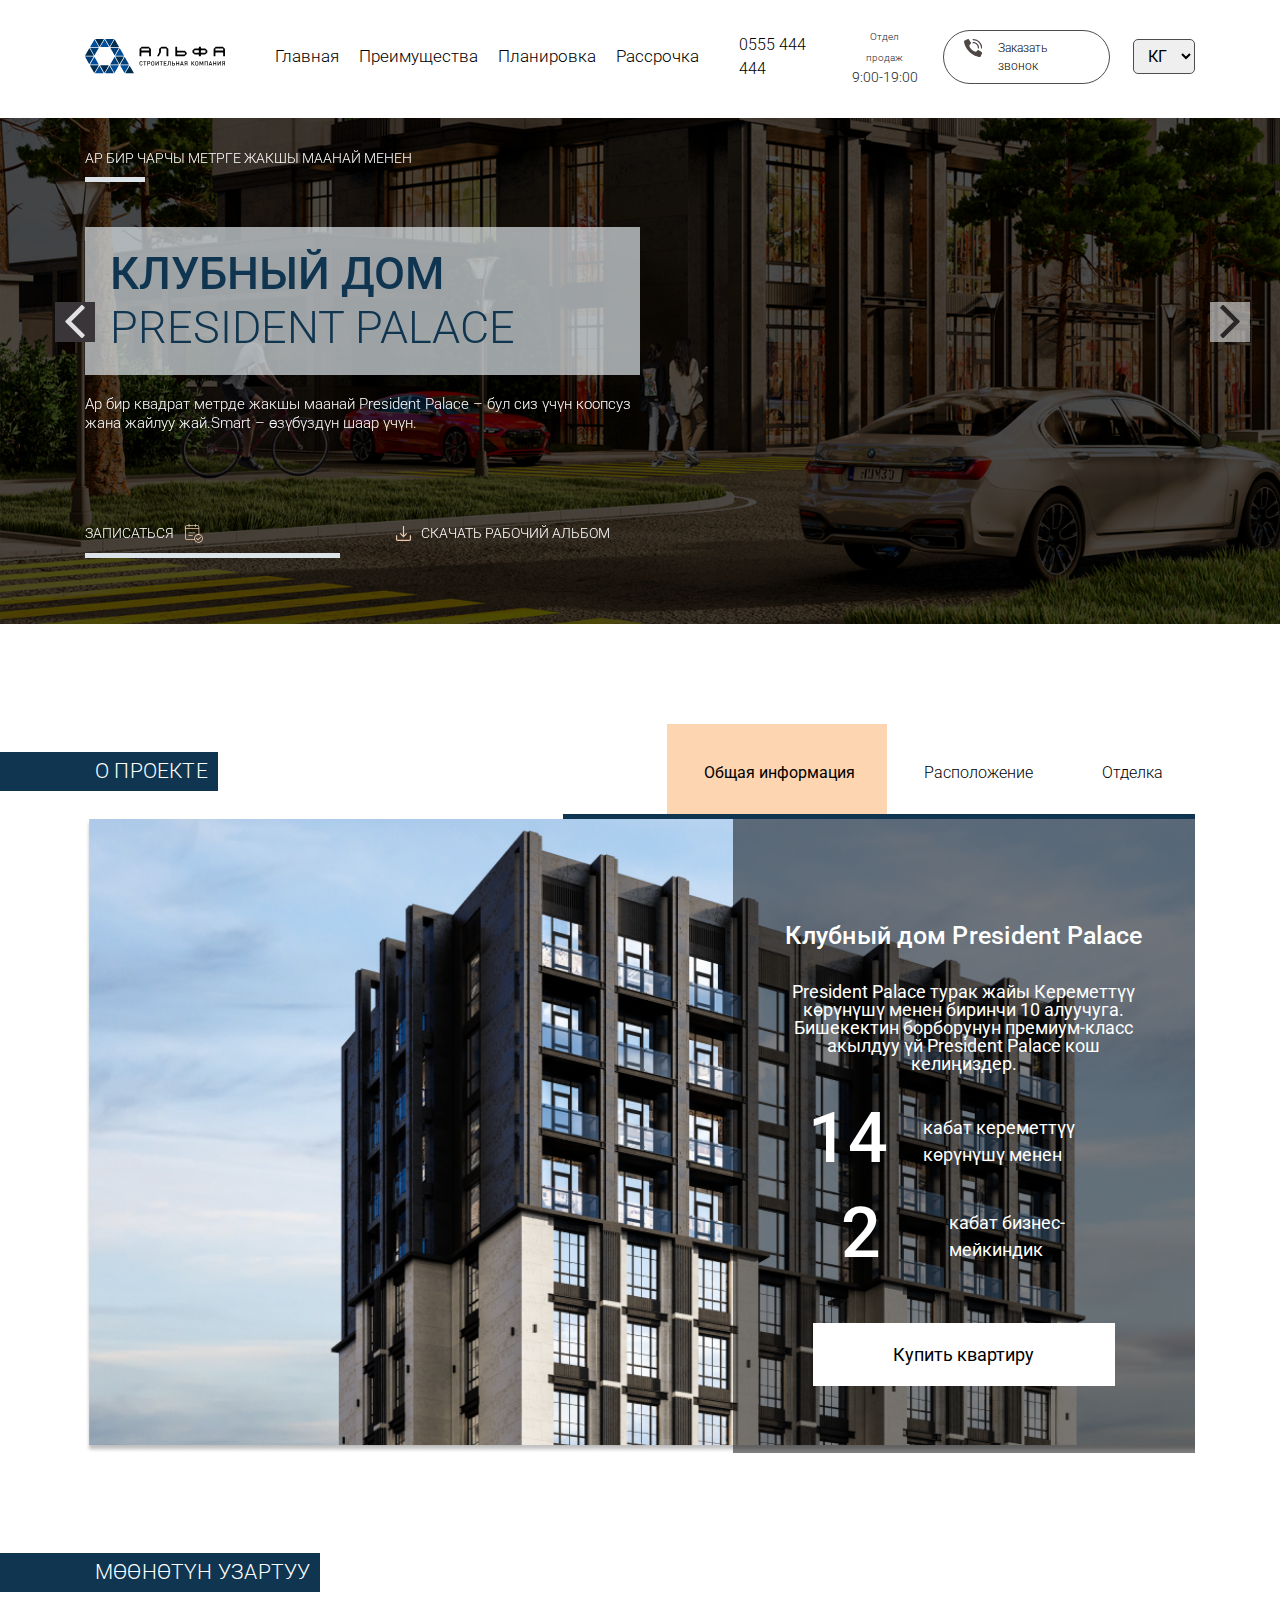
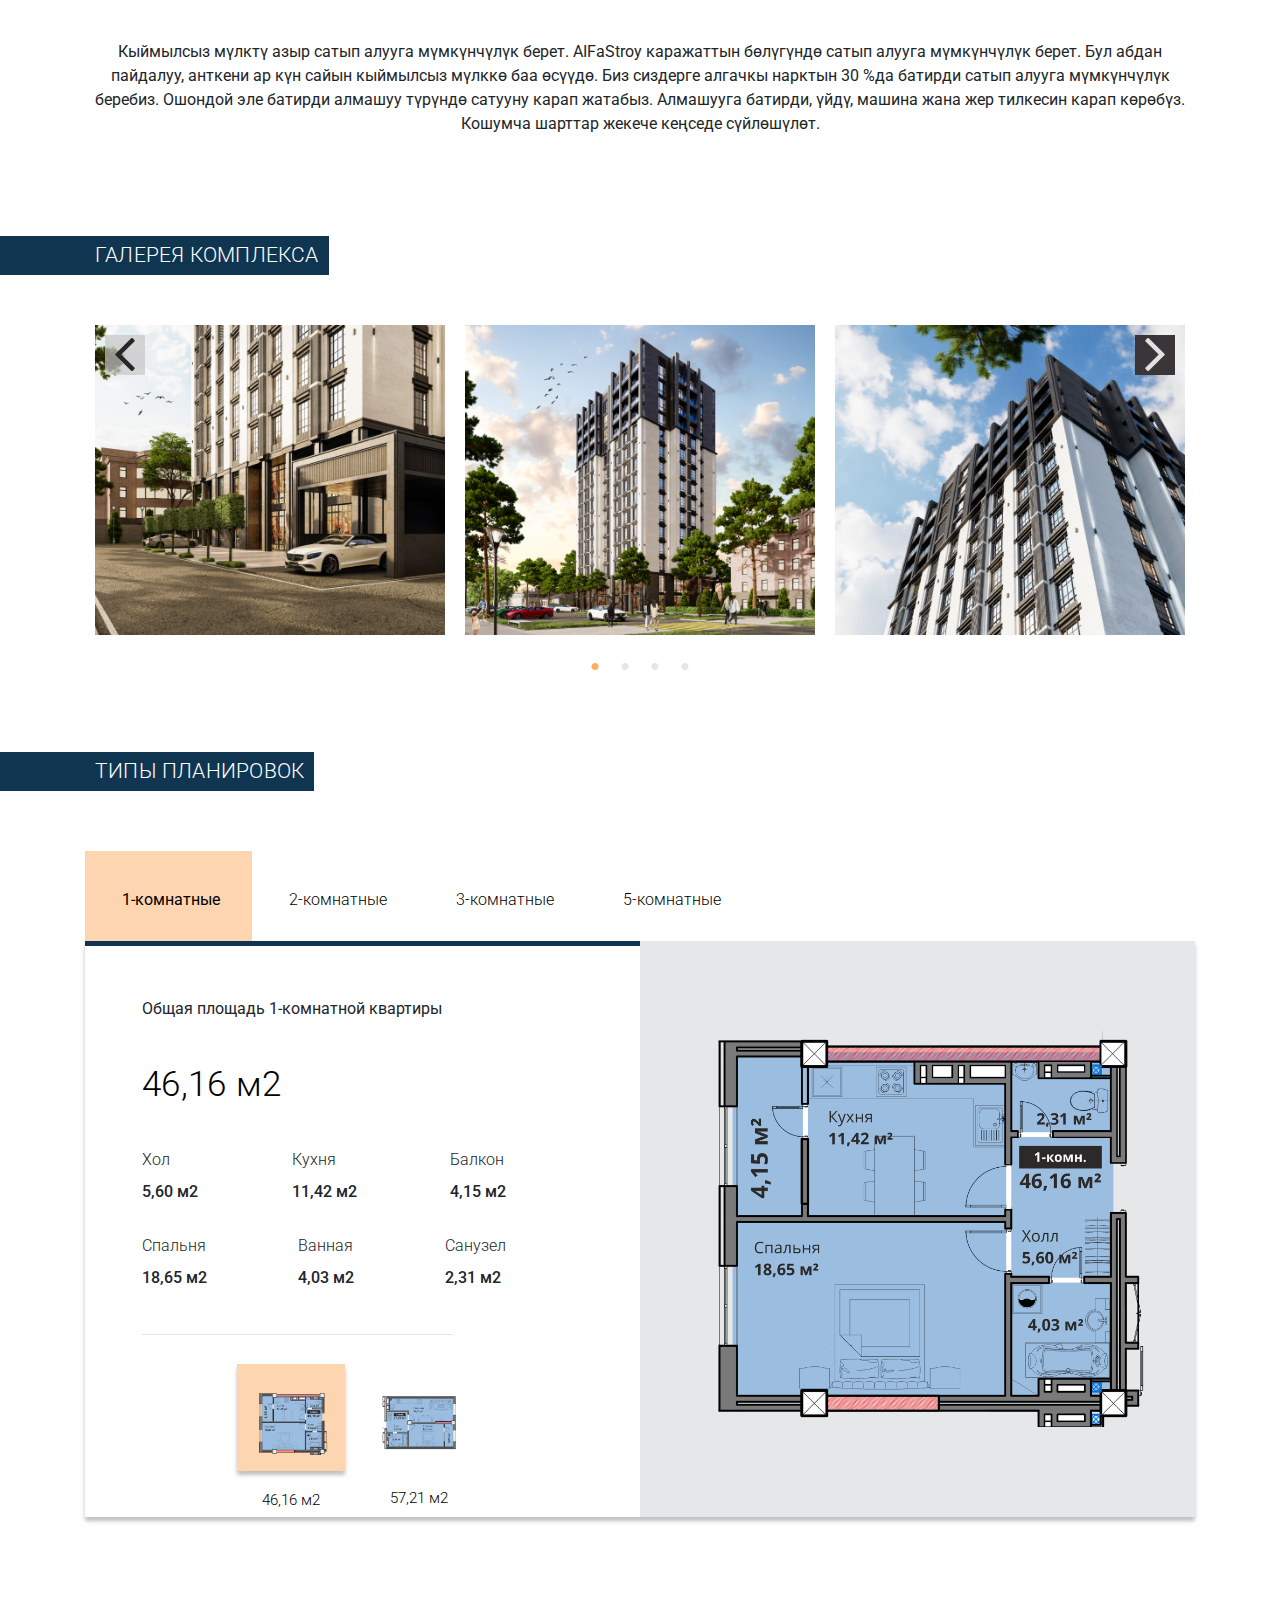
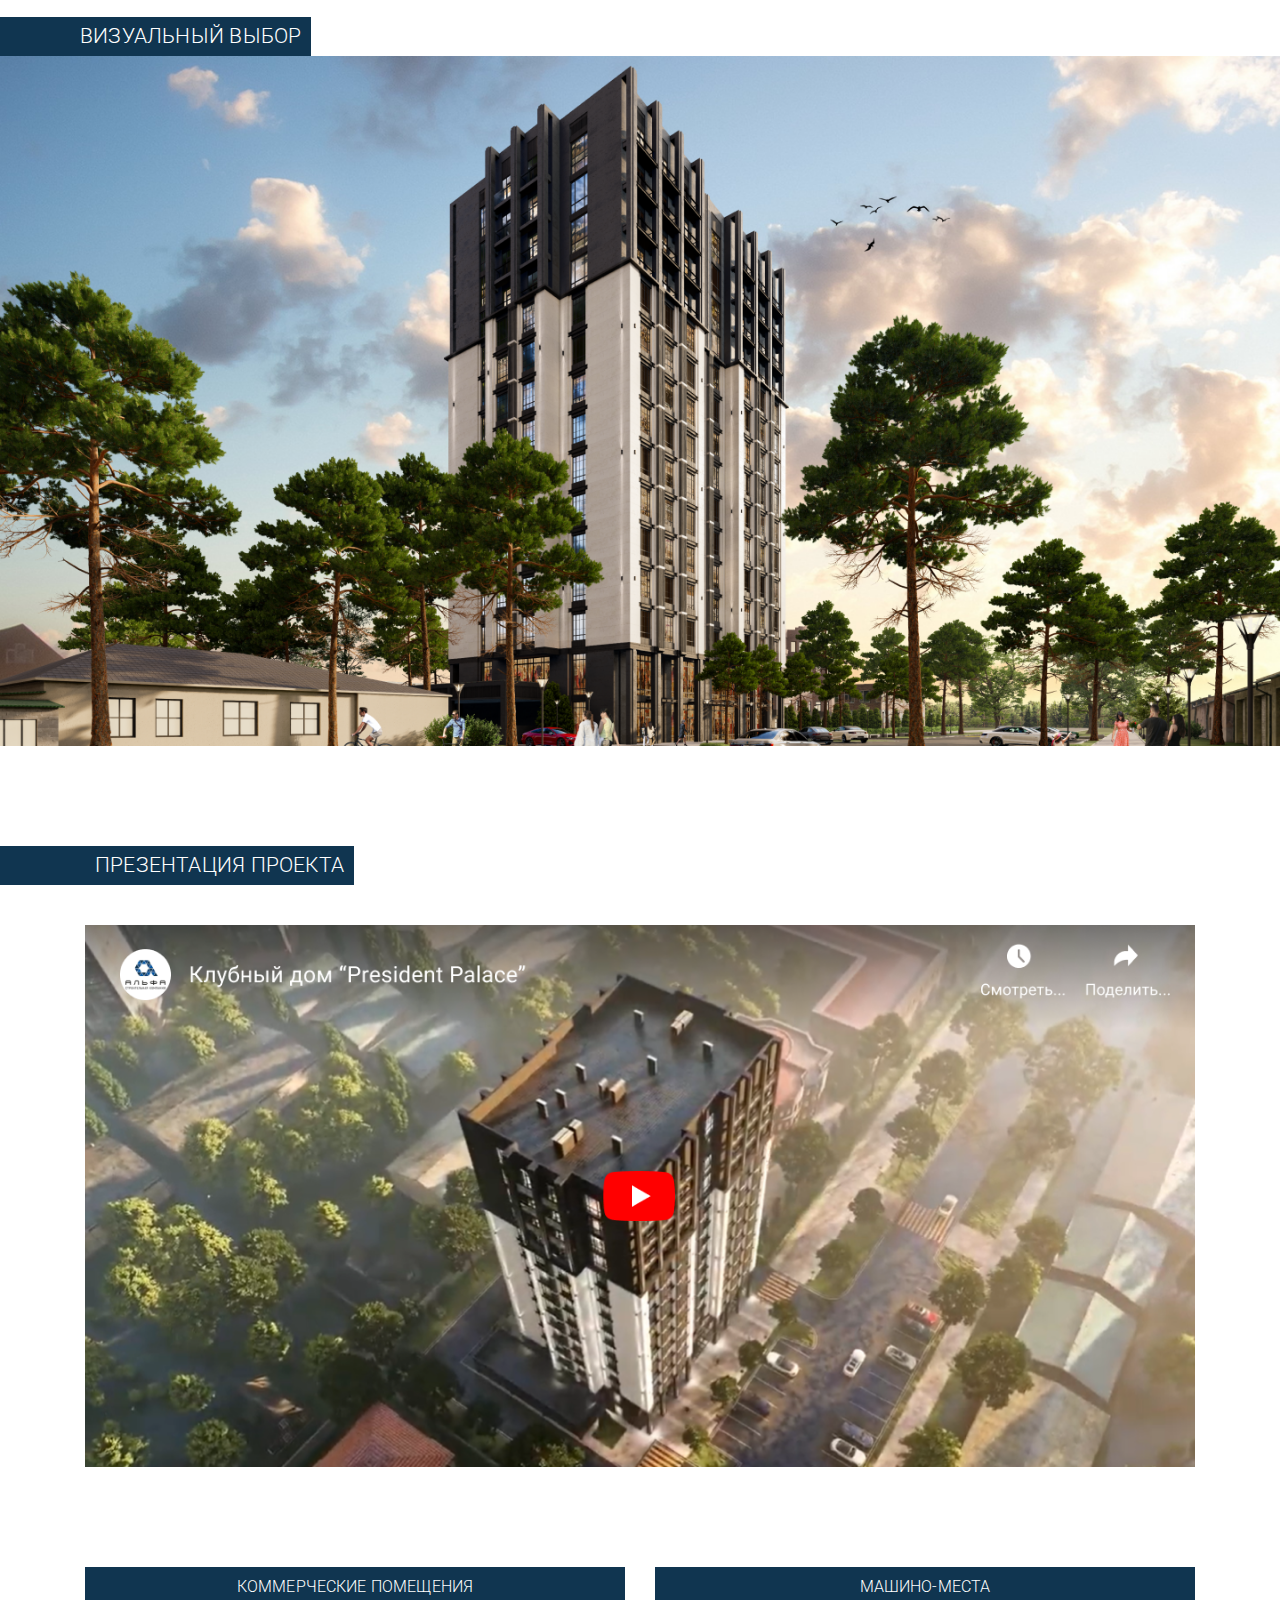
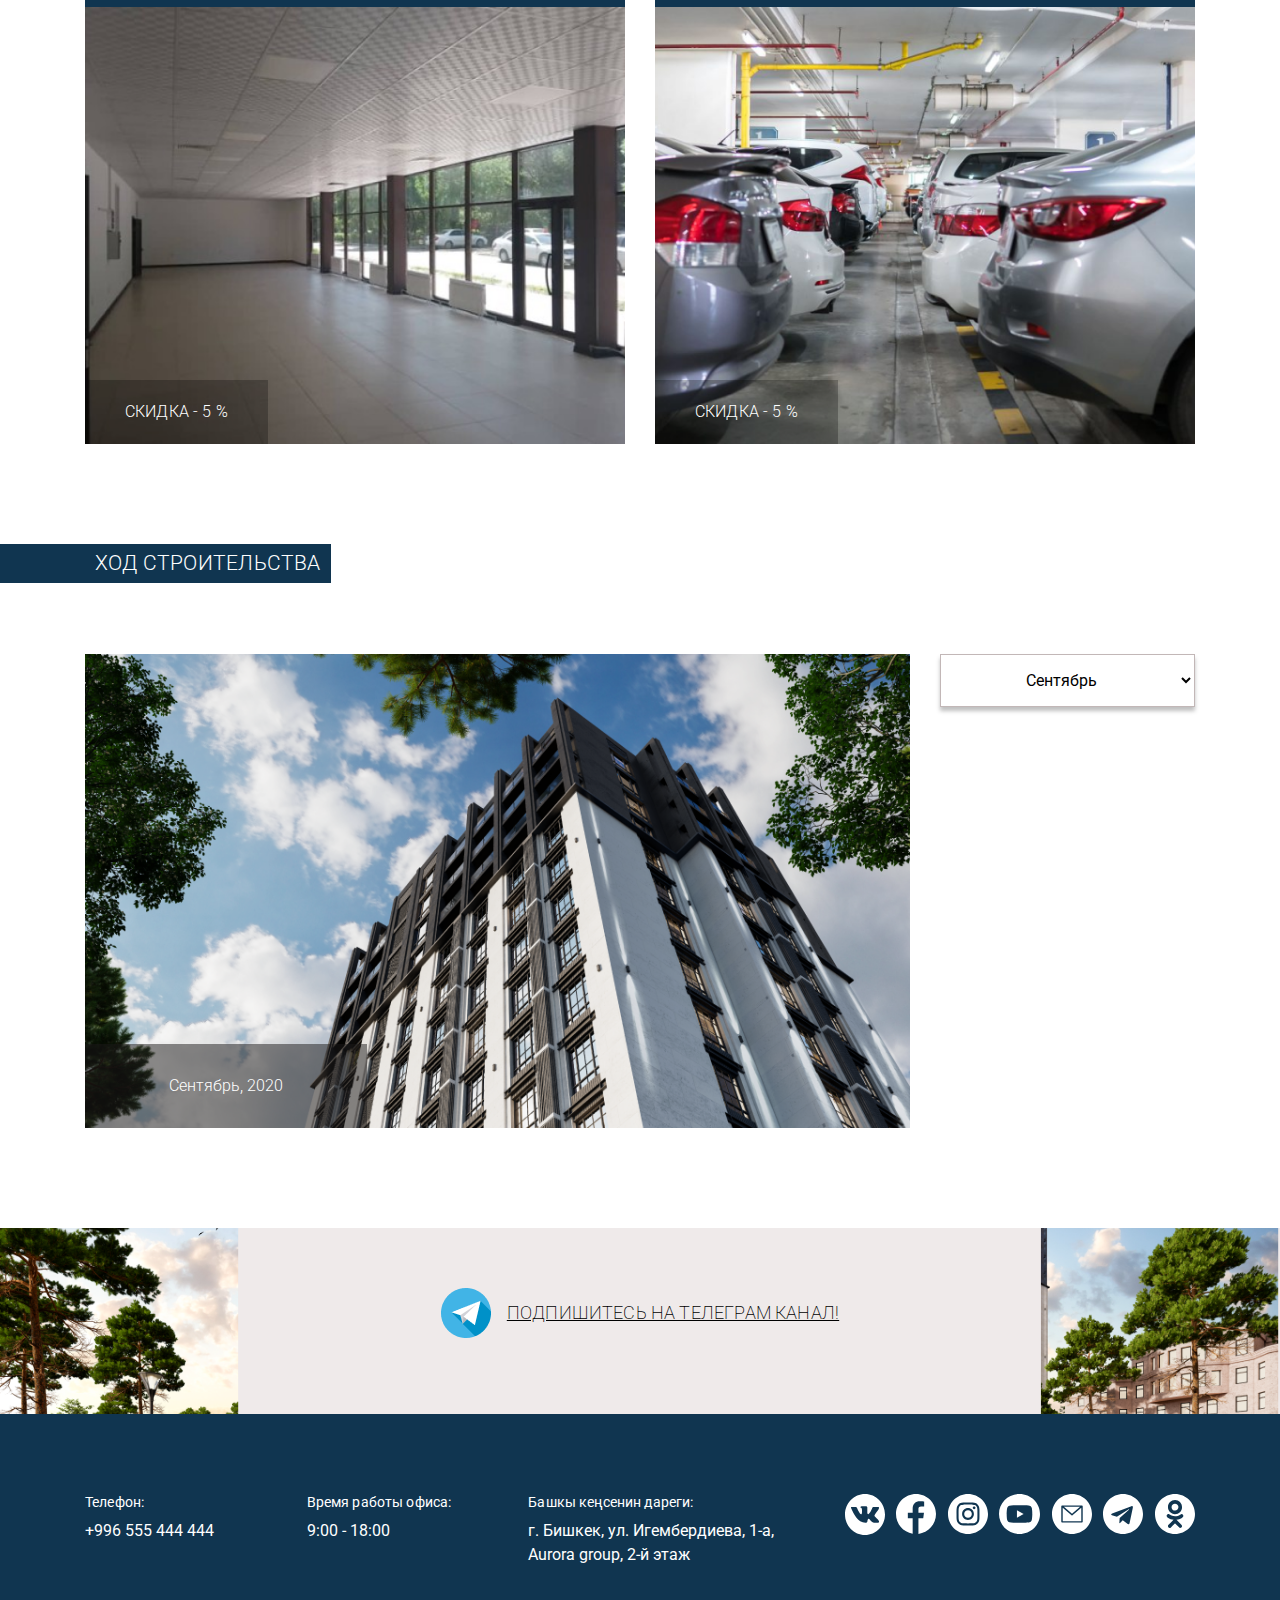
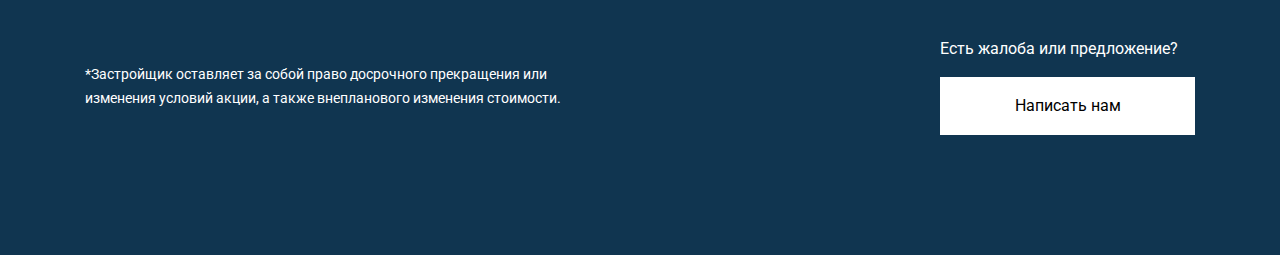
==== commit 5b35a923: "finish edit today" ====
--- a/index_kg.html
+++ b/index_kg.html
@@ -49,9 +49,11 @@
 
                         <!-- <a href="#" data-toggle="modal" data-target="#exampleModalCenter"> Заказать звонок</a> -->
                     </div>
-                    <a href="#" onclick="document.location='index.html'" class="header__language">
-                        RU
-                    </a>
+                    <select class="header__language" onchange="if (this.value) window.location.href = this.value">
+                        <option value="index_kg.html">КГ</option>
+                        <option value="index.html">РУ</option>
+                    
+                      </select>
                 </div>
             </div>
         </div>
@@ -81,41 +83,60 @@
         </div>
     </div>
     <!-- slider -->
-    <section class="slider">
-
-        <div class="row no-gutters">
-            <div class="col-lg-6">
-                <div class=" slider__quote">
-                    <h6>Ар бир чарчы метрге жакшы маанай менен</h6>
-
-
-                </div>
-                <div class="slide__title">
-                    <h1 class="slide__title--bold">Клубный дом </h1>
-                    <h1 class="slide__title--regular"> President Palace</h1>
-                </div>
-                <div class="slide__desc">
-                    <p> Ар бир квадрат метрде жакшы маанай President Palace – бул сиз үчүн коопсуз жана жайлуу жай.Smart – өзүбүздүн шаар үчүн.
-                    </p>
-                </div>
-                <div class="slide__button d-flex justify-content-between align-items-center">
-                    <a href="#" class="slide__button--signup b24-web-form-popup-btn-15">Записаться <img src="img/sign_icon.svg" alt=""></a>
-                    <a href="img/work_albom.pdf" class="slide__button--download" target="_blank"><img src="img/download_icon.svg" alt=""> скачать рабочий альбом </a>
-                </div>
-            </div>
-            <div class="col-lg-6">
-                <div class="ban__sl">
-                    <div>
-                        <img src="img/slider_bg.png " alt=" " class="w-100 ">
-                    </div>
-                    <div>
-                        <img src="img/slider_bg.png " alt=" " class="w-100 ">
-                    </div>
-                </div>
-            </div>
-        </div>
-
-    </section>
+    <div class="ban__sl">
+        <div>
+            <section class="slider" style="background-image: url('../img/cover_bg.png');">
+                <div class="container">
+                    <div class="row no-gutters">
+                        <div class="col-lg-6">
+                            <div class=" slider__quote">
+                                <h6>Ар бир чарчы метрге жакшы маанай менен</h6>
+                            </div>
+                            <div class="slide__title">
+                                <h1 class="slide__title--bold">Клубный дом </h1>
+                                <h1 class="slide__title--regular"> President Palace</h1>
+                            </div>
+                            <div class="slide__desc">
+                                <p> Ар бир квадрат метрде жакшы маанай President Palace – бул сиз үчүн коопсуз жана жайлуу жай.Smart – өзүбүздүн шаар үчүн.
+                                </p>
+                            </div>
+                            <div class="slide__button d-flex justify-content-between align-items-center">
+                                <a href="#" class="slide__button--signup b24-web-form-popup-btn-15">Записаться <img src="img/sign_icon.svg" alt=""></a>
+                                <a href="img/work_albom.pdf" class="slide__button--download" target="_blank"><img src="img/download_icon.svg" alt=""> скачать рабочий альбом </a>
+                            </div>
+                        </div>
+
+                    </div>
+                </div>
+            </section>
+        </div>
+        <div>
+            <section class="slider" style="background-image: url('../img/cover_bg_2.png');">
+                <div class="container">
+                    <div class="row no-gutters">
+                        <div class="col-lg-6">
+                            <div class=" slider__quote">
+                                <h6>Ар бир чарчы метрге жакшы маанай менен</h6>
+                            </div>
+                            <div class="slide__title">
+                                <h1 class="slide__title--bold">Клубный дом </h1>
+                                <h1 class="slide__title--regular"> President Palace</h1>
+                            </div>
+                            <div class="slide__desc">
+                                <p> Ар бир квадрат метрде жакшы маанай President Palace – бул сиз үчүн коопсуз жана жайлуу жай.Smart – өзүбүздүн шаар үчүн.
+                                </p>
+                            </div>
+                            <div class="slide__button d-flex justify-content-between align-items-center">
+                                <a href="#" class="slide__button--signup b24-web-form-popup-btn-15">Записаться <img src="img/sign_icon.svg" alt=""></a>
+                                <a href="img/work_albom.pdf" class="slide__button--download" target="_blank"><img src="img/download_icon.svg" alt=""> скачать рабочий альбом </a>
+                            </div>
+                        </div>
+
+                    </div>
+                </div>
+            </section>
+        </div>
+    </div>
 
     <!-- slider -->
 
@@ -153,12 +174,12 @@
                                 <div class="tabs__content--number">14</div>
                                 <p class="mb-0">кабат кереметтүү көрүнүшү менен </p>
                             </div>
-                            <!-- <div class="d-flex align-items-end tabs__content--quantity justify-content-between">
+                            <div class="d-flex align-items-end tabs__content--quantity justify-content-between">
                                 <div class="tabs__content--number">2</div>
-                                <p class="mb-0 mr-2">этажа бизнес-пространства</p>
-                            </div> -->
+                                <p class="mb-0 mr-2">кабат бизнес- мейкиндик</p>
+                            </div>
                             <div class="tabs__content--btn">
-                                <a href="#about" class="b24-web-form-popup-btn-15">Купить квартиру</a>
+                                <a href="#callback">Купить квартиру</a>
                             </div>
                         </div>
                     </div>
@@ -214,6 +235,11 @@
                 <div class="gallery__block">
                     <a href="img/gal3.png" class="popup-link popup">
                         <img src="img/gal3.png" alt="3">
+                    </a>
+                </div>
+                <div class="gallery__block">
+                    <a href="img/gal4.png" class="popup-link popup">
+                        <img src="img/gal4.png" alt="3">
                     </a>
                 </div>
             </div>
@@ -238,6 +264,9 @@
                 <li class="tabs-nav__item">
                     <a class="nav-link" id="pills-contact-tab" data-toggle="pill" href="#room3" role="tab" aria-controls="pills-contact" aria-selected="false">3-комнатные</a>
                 </li>
+                <li class="tabs-nav__item">
+                    <a class="nav-link" id="pills-contact-tab" data-toggle="pill" href="#room5" role="tab" aria-controls="pills-contact" aria-selected="false">5-комнатные</a>
+                </li>
             </ul>
             <div class="tab-content" id="pills-tabContent">
                 <div class="tab-pane fade show active layout__room--flat" id="room1" role="tabpanel" aria-labelledby="pills-home-tab">
@@ -558,6 +587,119 @@
                             <a data-toggle="tab" href="#room_3_2">
                                 <img src="img/layout3_2.png" alt="" class="w-100">
                                 <h6>107,69 м2</h6>
+                            </a>
+                        </li>
+                    </ul>
+                </div>
+                <div class="tab-pane fade layout__room--flat" id="room5" role="tabpanel" aria-labelledby="pills-contact-tab">
+                    <div class="tab-content">
+                        <div id="room_3_1" class="tab-pane in active">
+                            <div class="row no-gutters layout__room">
+                                <div class="col-lg-6">
+                                    <div class="layout__room--desc">
+                                        Общая площадь 5-комнатной квартиры
+                                        <div class="layout__room--number">
+                                            204,57 м2
+                                        </div>
+                                        <ul class="layout__room--square d-flex justify-content-between">
+                                            <li>
+                                                <p>Хол</p> <span> 10,16 м2</span>
+                                            </li>
+                                            <li>
+                                                <p>Кухня</p> <span> 15,61 м2</span>
+                                            </li>
+                                            <li>
+                                                <p>Балкон</p> <span> 5,60 м2</span> </li>
+                                            <li>
+                                                <p>Гостиная</p> <span> 20,65 м2</span>
+                                            </li>
+                                        </ul>
+                                        <ul class="layout__room--square d-flex justify-content-between">
+                                            <li>
+                                                <p>Спальня</p> <span>15,87 м2</span>
+                                            </li>
+                                            <li>
+                                                <p>Ванная</p> <span>4,15 м2</span>
+                                            </li>
+                                            <li>
+                                                <p>Санузел</p> <span>2,20 м2</span>
+                                            </li>
+                                            <li>
+                                                <p>Лоджия</p> <span>4,58 м2</span>
+                                            </li>
+                                        </ul>
+                                        <hr>
+                                    </div>
+                                </div>
+                                <div class="col-lg-6">
+                                    <div class="d-flex align-items-center layout__room--img">
+                                        <a href="img/layout5_1.png" class="image-popup-vertical-fit">
+                                            <img src="img/layout5_1.png" alt="" class="w-100">
+                                        </a>
+                                    </div>
+                                </div>
+                            </div>
+                        </div>
+                        <div id="room_3_2" class="tab-pane fade">
+                            <div class="row no-gutters layout__room">
+                                <div class="col-lg-6">
+                                    <div class="layout__room--desc">
+                                        Общая площадь 5-комнатной квартиры
+                                        <div class="layout__room--number">
+                                            204,57 м2
+                                        </div>
+                                        <ul class="layout__room--square d-flex justify-content-between">
+                                            <li>
+                                                <p>Хол</p> <span> 10,16 м2</span>
+                                            </li>
+                                            <li>
+                                                <p>Кухня</p> <span> 15,61 м2</span>
+                                            </li>
+                                            <li>
+                                                <p>Балкон</p> <span> 5,60 м2</span> </li>
+                                            <li>
+                                                <p>Гостиная</p> <span> 20,65 м2</span>
+                                            </li>
+                                        </ul>
+                                        <ul class="layout__room--square d-flex justify-content-between">
+                                            <li>
+                                                <p>Спальня</p> <span>15,87 м2</span>
+                                            </li>
+                                            <li>
+                                                <p>Ванная</p> <span>4,15 м2</span>
+                                            </li>
+                                            <li>
+                                                <p>Санузел</p> <span>2,20 м2</span>
+                                            </li>
+                                            <li>
+                                                <p>Лоджия</p> <span>4,58 м2</span>
+                                            </li>
+                                        </ul>
+                                        <hr>
+                                    </div>
+                                </div>
+                                <div class="col-lg-6">
+                                    <div class="d-flex align-items-center layout__room--img">
+                                        <a href="img/layout5_2.png" class="image-popup-vertical-fit">
+                                            <img src="img/layout5_2.png" alt="" class="w-100">
+                                        </a>
+                                    </div>
+                                </div>
+                            </div>
+                        </div>
+                    </div>
+
+                    <ul class="nav mini-tabs col-lg-6">
+                        <li>
+                            <a data-toggle="tab" href="#room_3_1" class="active">
+                                <img src="img/layout3_1.png" alt="" class="w-100">
+                                <h6>204,57 м2</h6>
+                            </a>
+                        </li>
+                        <li>
+                            <a data-toggle="tab" href="#room_3_2">
+                                <img src="img/layout3_2.png" alt="" class="w-100">
+                                <h6>204,57 м2</h6>
                             </a>
                         </li>
                     </ul>
@@ -585,84 +727,68 @@
 
         <!--Корпуса -->
         <article id="plan-main" class="plan"><img src="img/plan/plan_main.png" id="plan-main" alt="" usemap="#plan_map" /><map name="plan_map">
-        <area shape="poly" id="3_11float" data-title="3 этаж" data-plan="" coords="503, 676, 504, 634, 710, 615, 878, 655, 877, 687, 710, 660"/>
-        <area shape="poly" id="3_11float" data-title="4 этаж" data-plan="" coords="504, 633, 504, 594, 709, 570, 879, 622, 877, 653, 710, 614"/>
-        <area shape="poly" id="3_11float" data-title="5 этаж" data-plan="" coords="504, 592, 503, 554, 712, 526, 878, 586, 878, 622, 709, 569"/>
-        <area shape="poly" id="3_11float" data-title="6 этаж" data-plan="" coords="505, 553, 504, 513, 710, 479, 878, 552, 877, 585, 710, 525"/>
-        <area shape="poly" id="3_11float" data-title="7 этаж" data-plan="" coords="504, 512, 503, 467, 709, 433, 879, 519, 878, 551, 709, 478"/>
-        <area shape="poly" id="3_11float" data-title="8 этаж" data-plan="" coords="502, 467, 502, 424, 709, 385, 881, 486, 879, 519, 708, 431"/>   
-        <area shape="poly" id="3_11float" data-title="9 этаж" data-plan="" coords="501, 423, 502, 384, 710, 336, 884, 456, 882, 485, 709, 384"/>   
-        <area shape="poly" id="3_11float" data-title="10 этаж" data-plan="" coords="502, 380, 503, 350, 709, 291, 882, 424, 885, 453, 710, 335"/>   
-        <area shape="poly" id="3_11float" data-title="11 этаж" data-plan="" coords="502, 350, 504, 309, 610, 263, 629, 271, 706, 235, 885, 394, 884, 422, 710, 290"/>   
-        <area shape="poly" id="12_13float" data-title="12 этаж" data-plan="" coords="505, 307, 506, 272, 605, 225, 629, 234, 698, 190, 880, 356, 880, 386, 708, 236, 630, 271, 609, 261"/>  
-        <area shape="poly" id="12_13float" data-title="13 этаж" data-plan="" coords="504, 271, 509, 227, 608, 182, 632, 188, 703, 150, 882, 321, 880, 354, 699, 190, 630, 235, 603, 226"/>  
-        <area shape="poly" id="14float" data-title="14 этаж" data-plan="" coords="508, 226, 509, 187, 605, 135, 630, 144, 702, 101, 880, 289, 880, 320, 702, 151, 633, 187, 608, 182"/>  
-        <area shape="poly" id="15float" data-title="15 этаж" data-plan="" coords="507, 185, 505, 166, 545, 135, 545, 103, 610, 57, 628, 69, 711, 11, 794, 125, 792, 153, 814, 180, 830, 173, 882, 241, 880, 286, 700, 101, 629, 144, 604, 133"/>  
+        <area shape="poly" id="3_11float" data-title="3 этаж" data-plan="#plan-3" coords="503, 676, 504, 634, 710, 615, 878, 655, 877, 687, 710, 660"/>
+        <area shape="poly" id="3_11float" data-title="4 этаж" data-plan="#plan-3" coords="504, 633, 504, 594, 709, 570, 879, 622, 877, 653, 710, 614"/>
+        <area shape="poly" id="3_11float" data-title="5 этаж" data-plan="#plan-3" coords="504, 592, 503, 554, 712, 526, 878, 586, 878, 622, 709, 569"/>
+        <area shape="poly" id="3_11float" data-title="6 этаж" data-plan="#plan-3" coords="505, 553, 504, 513, 710, 479, 878, 552, 877, 585, 710, 525"/>
+        <area shape="poly" id="3_11float" data-title="7 этаж" data-plan="#plan-3" coords="504, 512, 503, 467, 709, 433, 879, 519, 878, 551, 709, 478"/>
+        <area shape="poly" id="3_11float" data-title="8 этаж" data-plan="#plan-3" coords="502, 467, 502, 424, 709, 385, 881, 486, 879, 519, 708, 431"/>   
+        <area shape="poly" id="3_11float" data-title="9 этаж" data-plan="#plan-3" coords="501, 423, 502, 384, 710, 336, 884, 456, 882, 485, 709, 384"/>   
+        <area shape="poly" id="3_11float" data-title="10 этаж" data-plan="#plan-3" coords="502, 380, 503, 350, 709, 291, 882, 424, 885, 453, 710, 335"/>   
+        <area shape="poly" id="3_11float" data-title="11 этаж" data-plan="#plan-3" coords="502, 350, 504, 309, 610, 263, 629, 271, 706, 235, 885, 394, 884, 422, 710, 290"/>   
+        <area shape="poly" id="12_13float" data-title="12 этаж" data-plan="#plan-12" coords="505, 307, 506, 272, 605, 225, 629, 234, 698, 190, 880, 356, 880, 386, 708, 236, 630, 271, 609, 261"/>  
+        <area shape="poly" id="12_13float" data-title="13 этаж" data-plan="#plan-12" coords="504, 271, 509, 227, 608, 182, 632, 188, 703, 150, 882, 321, 880, 354, 699, 190, 630, 235, 603, 226"/>  
+        <area shape="poly" id="14float" data-title="14 этаж" data-plan="#plan-14" coords="508, 226, 509, 187, 605, 135, 630, 144, 702, 101, 880, 289, 880, 320, 702, 151, 633, 187, 608, 182"/>  
+        <area shape="poly" id="15float" data-title="15 этаж" data-plan="#plan-14" coords="507, 185, 505, 166, 545, 135, 545, 103, 610, 57, 628, 69, 711, 11, 794, 125, 792, 153, 814, 180, 830, 173, 882, 241, 880, 286, 700, 101, 629, 144, 604, 133"/>  
     </map>
 
         </article>
 
-
-
-
         <!--3-11 этаж -->
-
-
         <article id="plan-3" style="display: none;" data-back="#plan-main" class="plan ">
             <img src="img/plan/blog_1/stage_1.jpg" id="plan-image-d21" alt="" usemap="#plan_map-d21" />
-            <map name="plan_map-d21">
-       <area shape="poly" data-title="1-ком.кв(54,84м2 улучшенная планировка)" href="img/plan/blog_1/apartments/54,84.jpg" coords="723, 405, 722, 361, 797, 360, 800, 331, 963, 336, 966, 90, 446, 88, 447, 148, 446, 408" class="cplan html5lightbox"/>
-        <area shape="poly" data-title="1-ком.кв(41,92м2)" href="img/plan/blog_1/apartments/41,92.jpg" coords="1122, 87, 1472, 88, 1472, 151, 1478, 153, 1475, 414, 1199, 409, 1200, 363, 1124, 364" class="cplan html5lightbox"/>
-        <area shape="poly" data-title="1-ком.кв(43,64м2)" href="img/plan/blog_1/apartments/43,64.jpg" coords="446, 406, 447, 663, 452, 666, 452, 735, 792, 735, 794, 406" class="cplan html5lightbox"/>
-        <area shape="poly" data-title="1-ком.кв(44,02м2)" href="img/plan/blog_1/apartments/44,02.jpg" coords="794, 405, 1133, 408, 1131, 736, 792, 736" class="cplan html5lightbox"/>
-        <area shape="poly" data-title="1-ком.кв(43,64м2)" href="img/plan/blog_1/apartments/43,64.jpg" coords="1133, 409, 1476, 411, 1473, 736, 1133, 736" class="cplan html5lightbox"/>
+            <map name="plan_map-d21" class="popup-layout">
+       <area shape="poly" data-title="1-ком.кв(57,21м2)" href="img/plan/blog_1/apartments/57,21.png" coords="1051, 411, 855, 412, 857, 691, 1048, 692" class="cplan html5lightbox"/>
+        <area shape="poly" data-title="3-ком.кв<br/>(107,69м2)" href="img/plan/blog_1/apartments/107,69.png" coords="1052, 412, 1052, 735, 1364, 736, 1365, 520, 1411, 518, 1412, 413" class="cplan html5lightbox"/>
+        <area shape="poly" data-title="2-ком.кв(73,30м2)" href="img/plan/blog_1/apartments/73,30.png" coords="1145, 97, 1148, 414, 1412, 414, 1411, 312, 1360, 313, 1362, 95" class="cplan html5lightbox"/>
+        <area shape="poly" data-title="1-ком.кв(46,16м2)" href="img/plan/blog_1/apartments/46,16.png" coords="754, 95, 955, 95, 957, 329, 755, 327" class="cplan html5lightbox"/>
+        <area shape="poly" data-title="2-ком.кв(73,17м2)" href="img/plan/blog_1/apartments/73,17.png" coords="758, 410, 754, 96, 541, 97, 541, 312, 490, 313, 489, 415" class="cplan html5lightbox"/>
+        <area shape="poly" data-title="3-ком.кв<br/>(107,69м2)" href="img/plan/blog_1/apartments/107,69.png" coords="856, 735, 856, 413, 490, 416, 491, 520, 542, 520, 542, 738" class="cplan html5lightbox"/>
         </map>
         </article>
         <!--3-11 этаж -->
 
         <!--12-13 этаж-->
-
-
         <article id="plan-12" style="display: none;" data-back="#plan-main" class="plan">
-            <img src="img/plan/blog_1/stage_2.jpg" id="plan-image-12" alt="" usemap="#plan_map-12n" />
+            <img src="img/plan/blog_2/stage_1.jpg" id="plan-image-12" alt="" usemap="#plan_map-12n" />
             <map name="plan_map-12n">
-                   <area shape="poly" data-title="1-ком.кв(54,84м2 улучшенная планировка)" href="img/plan/blog_1/apartments/54,84.jpg" coords="723, 405, 722, 361, 797, 360, 800, 331, 963, 336, 966, 90, 446, 88, 447, 148, 446, 408" class="cplan html5lightbox"/>
-                    <area shape="poly" data-title="1-ком.кв(41,92м2)" href="img/plan/blog_1/apartments/41,92.jpg" coords="1122, 87, 1472, 88, 1472, 151, 1478, 153, 1475, 414, 1199, 409, 1200, 363, 1124, 364" class="cplan html5lightbox"/>
-                    <area shape="poly" data-title="1-ком.кв(43,64м2)" href="img/plan/blog_1/apartments/43,64.jpg" coords="446, 406, 447, 663, 452, 666, 452, 735, 792, 735, 794, 406" class="cplan html5lightbox"/>
-                    <area shape="poly" data-title="1-ком.кв(44,02м2)" href="img/plan/blog_1/apartments/44,02.jpg" coords="794, 405, 1133, 408, 1131, 736, 792, 736" class="cplan html5lightbox"/>
-                    <area shape="poly" data-title="1-ком.кв(43,64м2)" href="img/plan/blog_1/apartments/43,64.jpg" coords="1133, 409, 1476, 411, 1473, 736, 1133, 736" class="cplan html5lightbox"/>
+                <map name="plan_map-d21" class="popup-layout">
+                    <area shape="poly" data-title="1-ком.кв(57,21м2)" href="img/plan/blog_2/apartments/57,21.png" coords="1051, 411, 855, 412, 857, 691, 1048, 692" class="cplan html5lightbox"/>
+                     <area shape="poly" data-title="3-ком.кв<br/>(102,88м2)" href="img/plan/blog_2/apartments/102,88.png" coords="1052, 412, 1052, 735, 1364, 736, 1365, 520, 1411, 518, 1412, 413" class="cplan html5lightbox"/>
+                     <area shape="poly" data-title="2-ком.кв(70,39м2)" href="img/plan/blog_2/apartments/70,39.png" coords="1145, 97, 1148, 414, 1412, 414, 1411, 312, 1360, 313, 1362, 95" class="cplan html5lightbox"/>
+                     <area shape="poly" data-title="1-ком.кв(46,16м2)" href="img/plan/blog_2/apartments/46,16.png" coords="754, 95, 955, 95, 957, 329, 755, 327" class="cplan html5lightbox"/>
+                     <area shape="poly" data-title="2-ком.кв(71,39м2)" href="img/plan/blog_2/apartments/71,39.png" coords="758, 410, 754, 96, 541, 97, 541, 312, 490, 313, 489, 415" class="cplan html5lightbox"/>
+                     <area shape="poly" data-title="3-ком.кв<br/>(104,94м2)" href="img/plan/blog_2/apartments/104,94.png" coords="856, 735, 856, 413, 490, 416, 491, 520, 542, 520, 542, 738" class="cplan html5lightbox"/>
                     </map>
         </article>
         <!--12-13 этаж-->
 
 
-        <!--14 этаж-->
-
-
-        <article id="plan-14" style="display: none;" data-back="#plan-5" class="plan">
-            <img src="img/plan/blog_2/stage_2.jpg" id="plan-image-8" alt="" usemap="#plan_map-52" />
+        <!--14-15 этаж-->
+        <article id="plan-14" style="display: none;" data-back="#plan-main" class="plan">
+            <img src="img/plan/blog_3/stage_1.jpg" id="plan-image-8" alt="" usemap="#plan_map-52" />
             <map name="plan_map-52">
-                    <area shape="poly" data-title="3-ком.кв(80,53м2 улучшенная планировка)" href="img/plan/blog_2/apartments/80,53.jpg" coords="3, 541, 4, 238, 251, 239, 248, 355, 204, 355, 203, 391, 88, 393, 88, 542" class="cplan html5lightbox"/>
-                    <area shape="poly" data-title="1-ком.кв(44,02м2)" href="img/plan/blog_2/apartments/44,02.jpg" coords="88, 541, 248, 540, 246, 388, 88, 391" class="cplan html5lightbox"/>
-                    <area shape="poly" data-title="1-ком.кв(44,02м2)" href="img/plan/blog_2/apartments/44,02.jpg" coords="245, 387, 406, 389, 403, 540, 245, 542" class="cplan html5lightbox"/>
-                    <area shape="poly" data-title="2-ком.кв(66,00м2)" href="img/plan/blog_2/apartments/66,00.jpg" coords="325, 387, 324, 237, 485, 240, 481, 540, 403, 539, 404, 388" class="cplan html5lightbox"/>
-                    <area shape="poly" data-title="3-ком.кв(81,29м2 улучшенная планировка)" href="img/plan/blog_2/apartments/81,29.jpg" coords="480, 540, 485, 239, 725, 240, 722, 352, 679, 351, 678, 390, 561, 391, 562, 542" class="cplan html5lightbox"/>
-                    <area shape="poly" data-title="1-ком.кв(44,02м2)" href="img/plan/blog_2/apartments/44,02.jpg" coords="563, 540, 722, 542, 722, 389, 560, 390" class="cplan html5lightbox"/>
-                    <area shape="poly" data-title="1-ком.кв(44,02м2)" href="img/plan/blog_2/apartments/44,02.jpg" coords="724, 541, 881, 540, 881, 540, 881, 540, 880, 391, 879, 390, 722, 390" class="cplan html5lightbox"/>
-                      <area shape="poly" data-title="2-ком.кв(65,27м2)" href="img/plan/blog_2/apartments/65,27.jpg" coords="800, 391, 799, 238, 965, 239, 961, 541, 880, 541, 880, 387" class="cplan html5lightbox"/>
-                    <area shape="poly" data-title="3-ком.кв(80,53м2 улучшенная планировка)" href="img/plan/blog_2/apartments/80,53.jpg" coords="965, 239, 961, 540, 1044, 541, 1044, 391, 1158, 391, 1158, 352, 1203, 353, 1204, 239" class="cplan html5lightbox"/>
-                    <area shape="poly" data-title="1-ком.кв(44,02м2)" href="img/plan/blog_2/apartments/44,02.jpg" coords="1044, 541, 1204, 542, 1203, 390, 1044, 391" class="cplan html5lightbox"/>
-                    <area shape="poly" data-title="1-ком.кв(44,02м2)" href="img/plan/blog_2/apartments/44,02.jpg" coords="1210, 540, 1362, 541, 1362, 389, 1203, 389, 1202, 540" class="cplan html5lightbox"/>
-                    <area shape="poly" data-title="2-ком.кв(66,00м2)" href="img/plan/blog_2/apartments/66,00.jpg" coords="1439, 540, 1440, 238, 1279, 239, 1280, 389, 1361, 389, 1360, 540" class="cplan html5lightbox"/>
-                    <area shape="poly" data-title="3-ком.кв(81,29м2 улучшенная планировка)" href="img/plan/blog_2/apartments/81,29.jpg" coords="1439, 541, 1519, 540, 1518, 391, 1635, 391, 1636, 355, 1676, 353, 1679, 237, 1440, 237" class="cplan html5lightbox"/>
-                    <area shape="poly" data-title="1-ком.кв(44,02м2)" href="img/plan/blog_2/apartments/44,02.jpg" coords="1677, 540, 1676, 390, 1519, 391, 1519, 542" class="cplan html5lightbox"/>
-                    <area shape="poly" data-title="1-ком.кв(44,02м2)" href="img/plan/blog_2/apartments/44,02.jpg" coords="1677, 539, 1835, 541, 1836, 390, 1675, 390" class="cplan html5lightbox"/>
-                    <area shape="poly" data-title="2-ком.кв(65,27м2)" href="img/plan/blog_2/apartments/65,27.jpg" coords="1835, 540, 1916, 541, 1917, 237, 1752, 239, 1754, 390, 1837, 391" class="cplan html5lightbox"/>
-            
-            
-                            </map>
+                <map name="plan_map-d21" class="popup-layout">
+                    <area shape="poly" data-title="1-ком.кв<br/>(104,72м2)" href="img/plan/blog_3/apartments/104,72.png" coords="1051, 411, 855, 412, 857, 691, 1048, 692" class="cplan html5lightbox"/>
+                     <area shape="poly" data-title="5-ком.кв<br/>(204,57м2)" href="img/plan/blog_3/apartments/204,57.png" coords="1052, 412, 1052, 735, 1364, 736, 1365, 520, 1411, 518, 1412, 413" class="cplan html5lightbox"/>
+                     <area shape="poly" data-title="3-ком.кв<br/>(137,91м2)" href="img/plan/blog_3/apartments/137,91.png" coords="1145, 97, 1148, 414, 1412, 414, 1411, 312, 1360, 313, 1362, 95" class="cplan html5lightbox"/>
+                     <area shape="poly" data-title="2-ком.кв<br/>(121,90м2)" href="img/plan/blog_3/apartments/121,90.png" coords="754, 95, 955, 95, 957, 329, 755, 327" class="cplan html5lightbox"/>
+                     <area shape="poly" data-title="3-ком.кв<br/>(137,91м2)" href="img/plan/blog_3/apartments/137,91.png" coords="758, 410, 754, 96, 541, 97, 541, 312, 490, 313, 489, 415" class="cplan html5lightbox"/>
+                     <area shape="poly" data-title="5-ком.кв<br/>(204,57м2)" href="img/plan/blog_3/apartments/204,57.png" coords="856, 735, 856, 413, 490, 416, 491, 520, 542, 520, 542, 738" class="cplan html5lightbox"/>
+                    </map>
+            </map>
         </article>
-        <!--14 этаж-->
+        <!--14-15 этаж-->
 
     </section>
     <!-- visual -->
@@ -712,21 +838,31 @@
                 ход строительства
             </div>
             <div class="row build__block">
-                <div class="col-lg-6">
-                    <div class="build__block--img">
-                        <img src="img/hod_stroy.png" alt="" class="w-100">
-                        <div class="build__block--date">
-                            Сентябрь, 2020
-                        </div>
-                    </div>
-                </div>
-                <div class="col-lg-6">
-                    <div class="build__block--img">
-                        <img src="img/hod_stroy_2.png" alt="" class="w-100">
-                        <div class="build__block--date">
-                            Октябрь, 2020
-                        </div>
-                    </div>
+                <div class="col-lg-9">
+
+                    <div id="red" class="colors">
+                        <div class="build__block--img">
+                            <img src="img/hod_stroy.png" alt="" class="w-100">
+                            <div class="build__block--date">
+                                Сентябрь, 2020
+                            </div>
+                        </div>
+                    </div>
+                    <div id="yellow" class="colors" style="display:none">
+                        <div class="build__block--img">
+                            <img src="img/hod_stroy_2.png" alt="" class="w-100">
+                            <div class="build__block--date">
+                                Октябрь, 2020
+                            </div>
+                        </div>
+                    </div>
+                </div>
+                <div class="col-lg-3">
+                    <Select id="colorselector">
+                        <option value="red">Сентябрь</option>
+                        <option value="yellow">Октябрь</option>
+                     </Select>
+
                 </div>
             </div>
         </div>
@@ -735,7 +871,7 @@
     <!-- build -->
 
     <!-- callback -->
-    <section class="callback">
+    <section class="callback" id="callback">
         <div class="container">
             <div class="row justify-content-center">
                 <div class="col-lg-7">
--- a/css/custom.css
+++ b/css/custom.css
@@ -62,6 +62,10 @@
     bottom: 15px;
 }
 
+div#html5-watermark {
+    display: none!important;
+}
+
 
 /* ALL */
 
@@ -115,13 +119,13 @@
 }
 
 .header__time {
-    margin: 0 20px 0 45px;
+    margin: 0 25px 0 20px;
     display: flex;
     align-items: center;
 }
 
 .header__time--hour {
-    font-size: 12px;
+    font-size: 14px;
     margin-left: 15px;
     text-align: center;
 }
@@ -146,7 +150,7 @@
 .header__language {
     margin-left: 23px;
     border: 0.5px solid #4F4C4C;
-    padding: 2px 10px;
+    padding: 6px 10px;
     border-radius: 5px;
     -webkit-border-radius: 5px;
     -moz-border-radius: 5px;
@@ -192,7 +196,11 @@
 /* slide */
 
 .slider {
-    padding-top: 100px;
+    padding-top: 120px;
+    padding-bottom: 45px;
+    background-size: cover;
+    background-repeat: no-repeat;
+    color: white;
 }
 
 .slider__quote h6 {
@@ -200,6 +208,7 @@
     font-size: 14px;
     text-transform: uppercase;
     font-weight: 300;
+    color: white;
 }
 
 .slider__quote h6::after {
@@ -207,14 +216,15 @@
     display: block;
     width: 60px;
     height: 5px;
-    background-color: #103550;
+    background-color: #dde4e9;
     margin-top: 10px;
 }
 
 .slide__title {
     margin-top: 45px;
-    background-color: #DDE4E9;
+    background-color: #dde4e9b5;
     padding: 20px 25px;
+    color: white;
 }
 
 .slide__title h1 {
@@ -239,16 +249,21 @@
     font-weight: 300;
     font-size: 15px;
     line-height: 19px;
-    color: #4D4747;
+    color: white;
 }
 
 .slide__button {
     margin-top: 55px;
 }
 
+.slide__button img {
+    padding: 0 10px;
+}
+
 .slide__button--signup {
     position: relative;
-    padding: 35px;
+    padding: 35px 35px 35px 0;
+    color: white;
 }
 
 .slide__button--signup::before {
@@ -268,8 +283,8 @@
     display: block;
     width: 255px;
     height: 5px;
-    background-color: #103550;
-    margin-top: 10px;
+    background-color: #dde4e9;
+    margin-top: 30px;
     transition: .5s;
     -webkit-transition: .5s;
     -moz-transition: .5s;
@@ -310,11 +325,17 @@
 }
 
 .slide__button a {
+    display: flex;
     font-weight: 300;
     font-size: 14px;
     line-height: 21px;
-    color: #000000;
+    color: white;
     text-transform: uppercase;
+}
+
+.slide__button img {
+    filter: invert(1);
+    -webkit-filter: invert(1);
 }
 
 .slide__button--download {
@@ -345,7 +366,7 @@
 
 .ban__sl .slick-prev,
 .ban__sl .slick-next {
-    top: 21%;
+    top: 50%;
 }
 
 .ban__sl .slick-next:before {
@@ -370,11 +391,11 @@
 }
 
 .ban__sl .slick-prev {
-    left: -85px;
+    left: 10px;
 }
 
 .ban__sl .slick-next {
-    left: 0;
+    right: 50px;
 }
 
 .maphilighted {
@@ -461,7 +482,8 @@
 
 .tabs__content--number {
     font-size: 70px;
-    margin-right: 40px;
+    width: 50%;
+    text-align: center;
     line-height: 60px;
     font-weight: 500;
 }
@@ -733,7 +755,7 @@
     -o-transition: .2s;
 }
 
-.project img:hover {
+.project__block--you img:hover {
     filter: brightness(0.5);
     -webkit-filter: brightness(0.5);
     transition: .2s;
@@ -743,6 +765,28 @@
     -o-transition: .2s;
 }
 
+.project__block--img:after {
+    content: '';
+    position: absolute;
+    background: #00000073;
+    z-index: 999;
+    display: block;
+    width: 100%;
+    top: -600px;
+    opacity: 0;
+    height: 100%;
+}
+
+.project__block--img:hover:after {
+    opacity: 1;
+    top: 0;
+    transition: 1s;
+    -webkit-transition: 1s;
+    -moz-transition: 1s;
+    -ms-transition: 1s;
+    -o-transition: 1s;
+}
+
 .project__block {
     margin-top: 100px;
 }
@@ -760,6 +804,7 @@
 
 .project__block--img {
     position: relative;
+    overflow: hidden;
 }
 
 .project__block--sale {
@@ -788,7 +833,8 @@
     margin-top: 71px;
 }
 
-.build__block--filter a {
+.build select {
+    width: 100%;
     display: block;
     background: #FFFFFF;
     border: 0.5px solid #C2B7B7;
@@ -796,7 +842,7 @@
     box-shadow: 0px 4px 4px rgba(0, 0, 0, 0.25);
     color: #000000;
     text-align: center;
-    padding: 15px 0;
+    padding: 15px;
     margin-bottom: 30px;
 }
 
